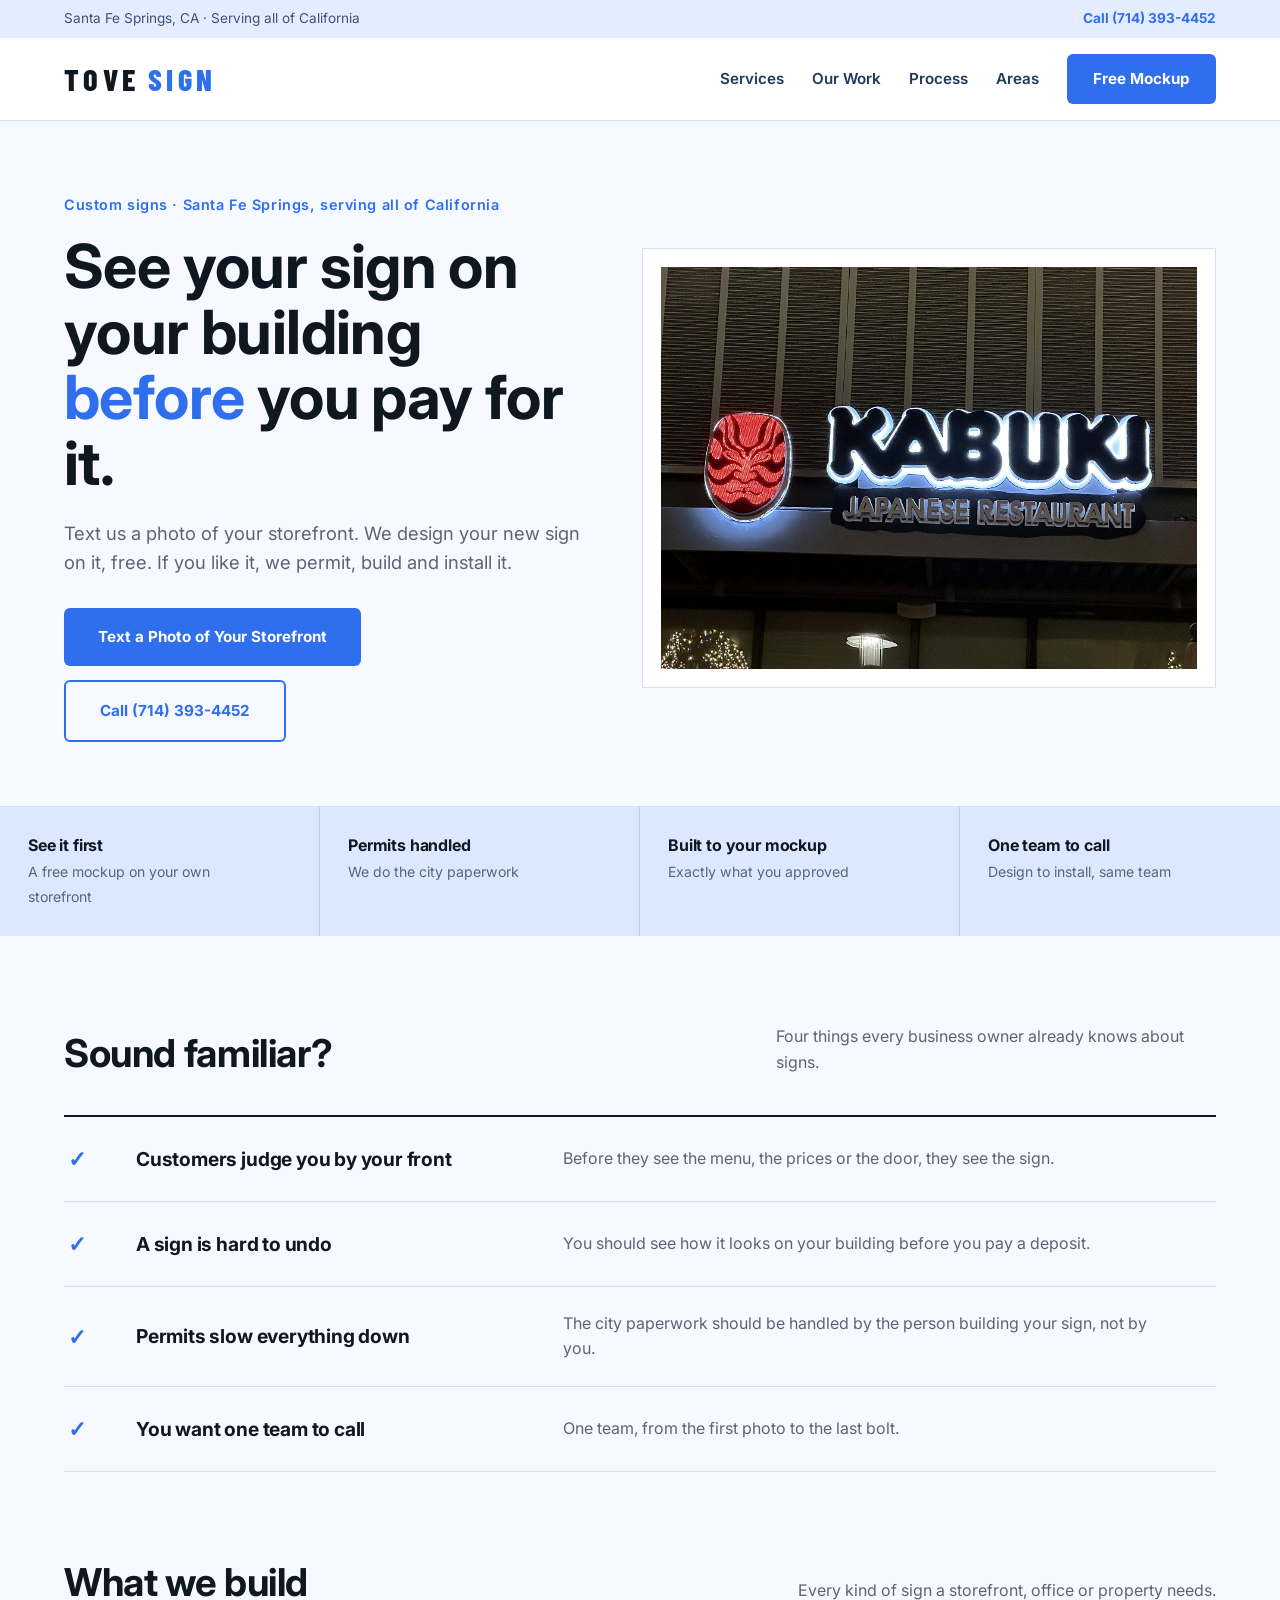
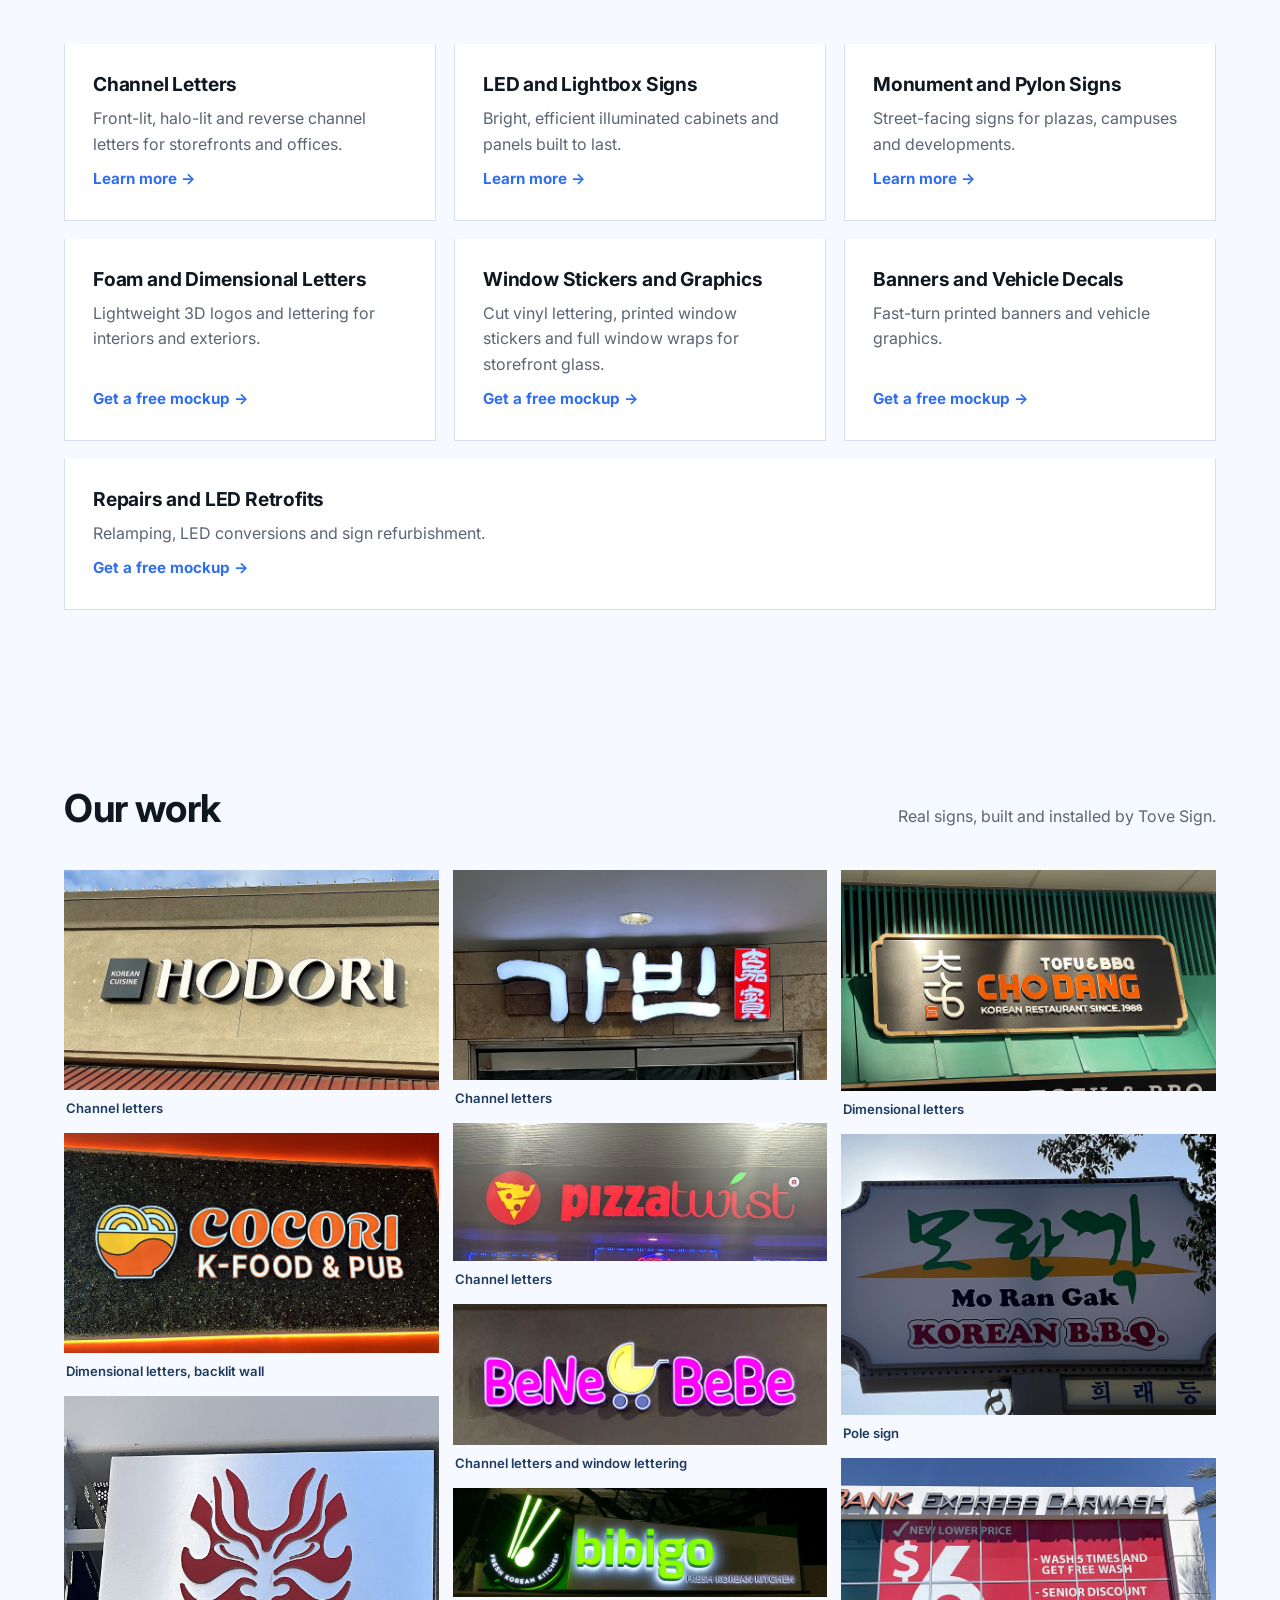
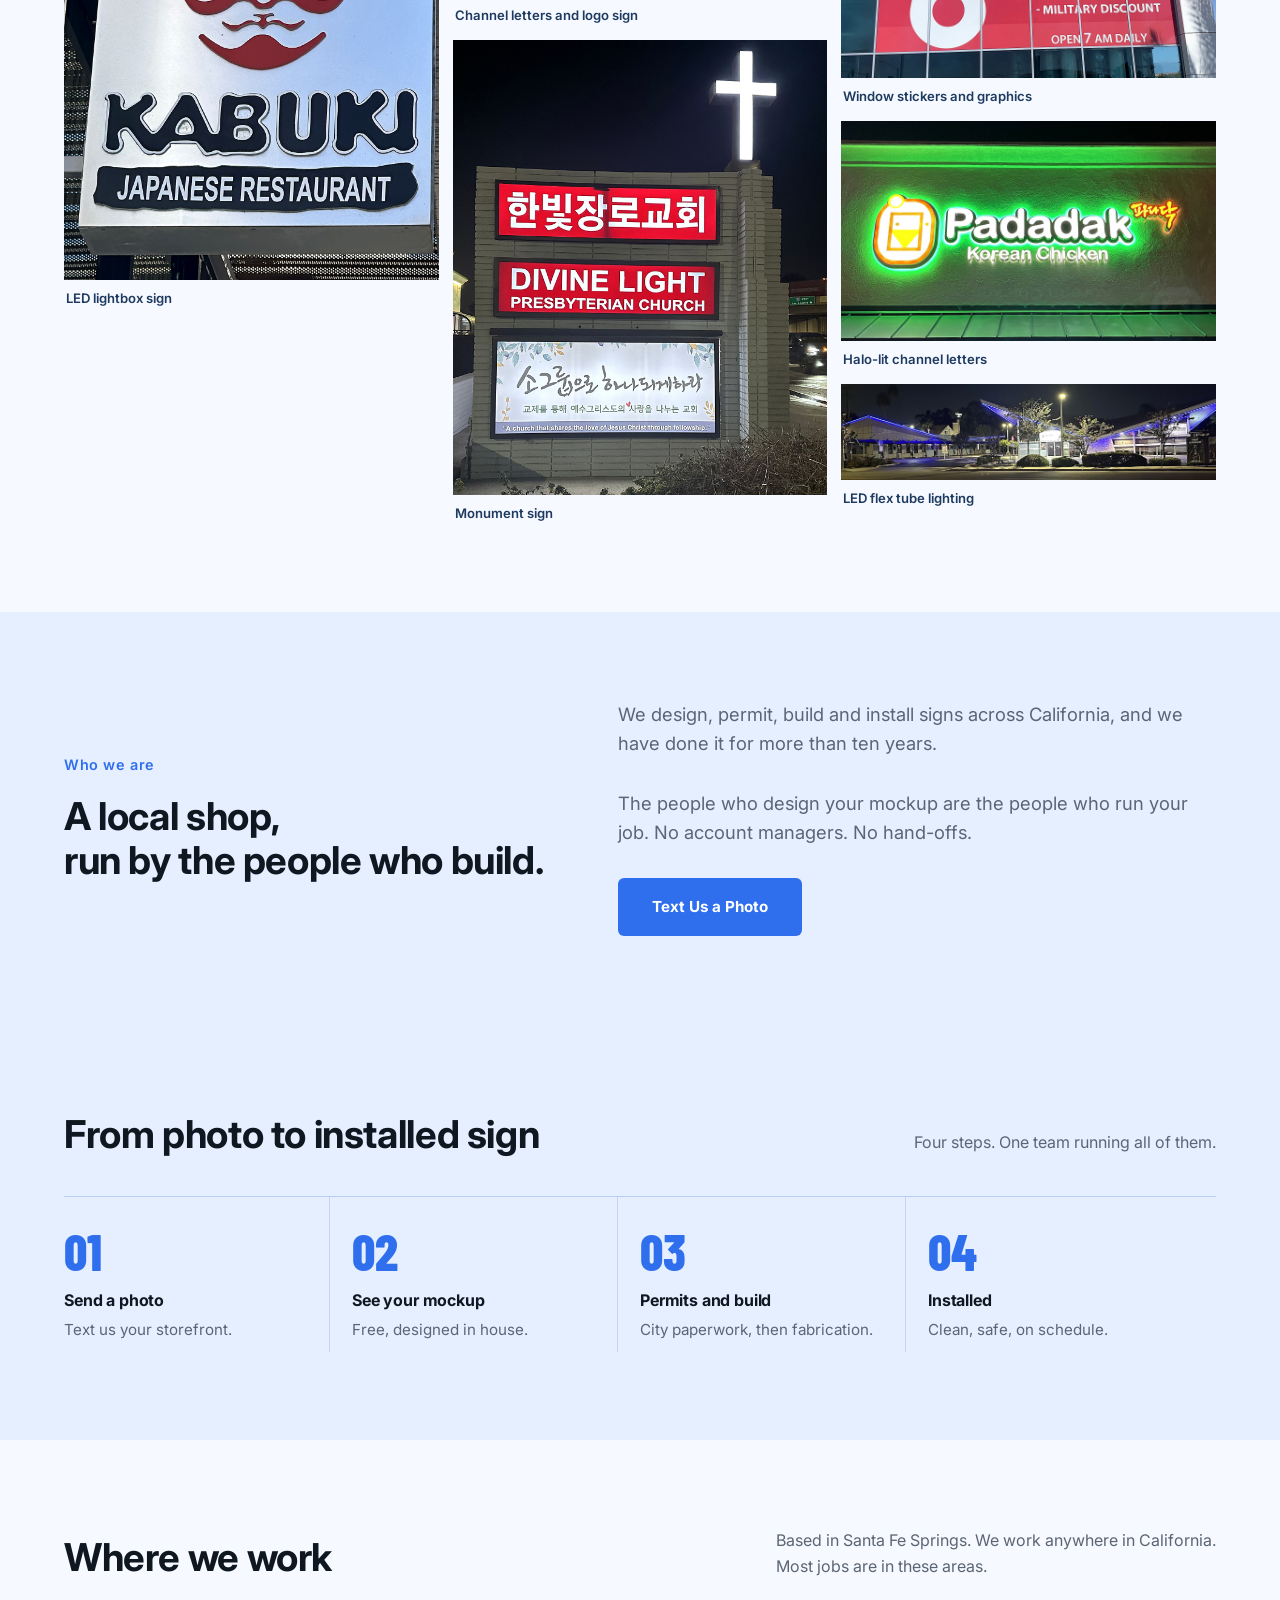
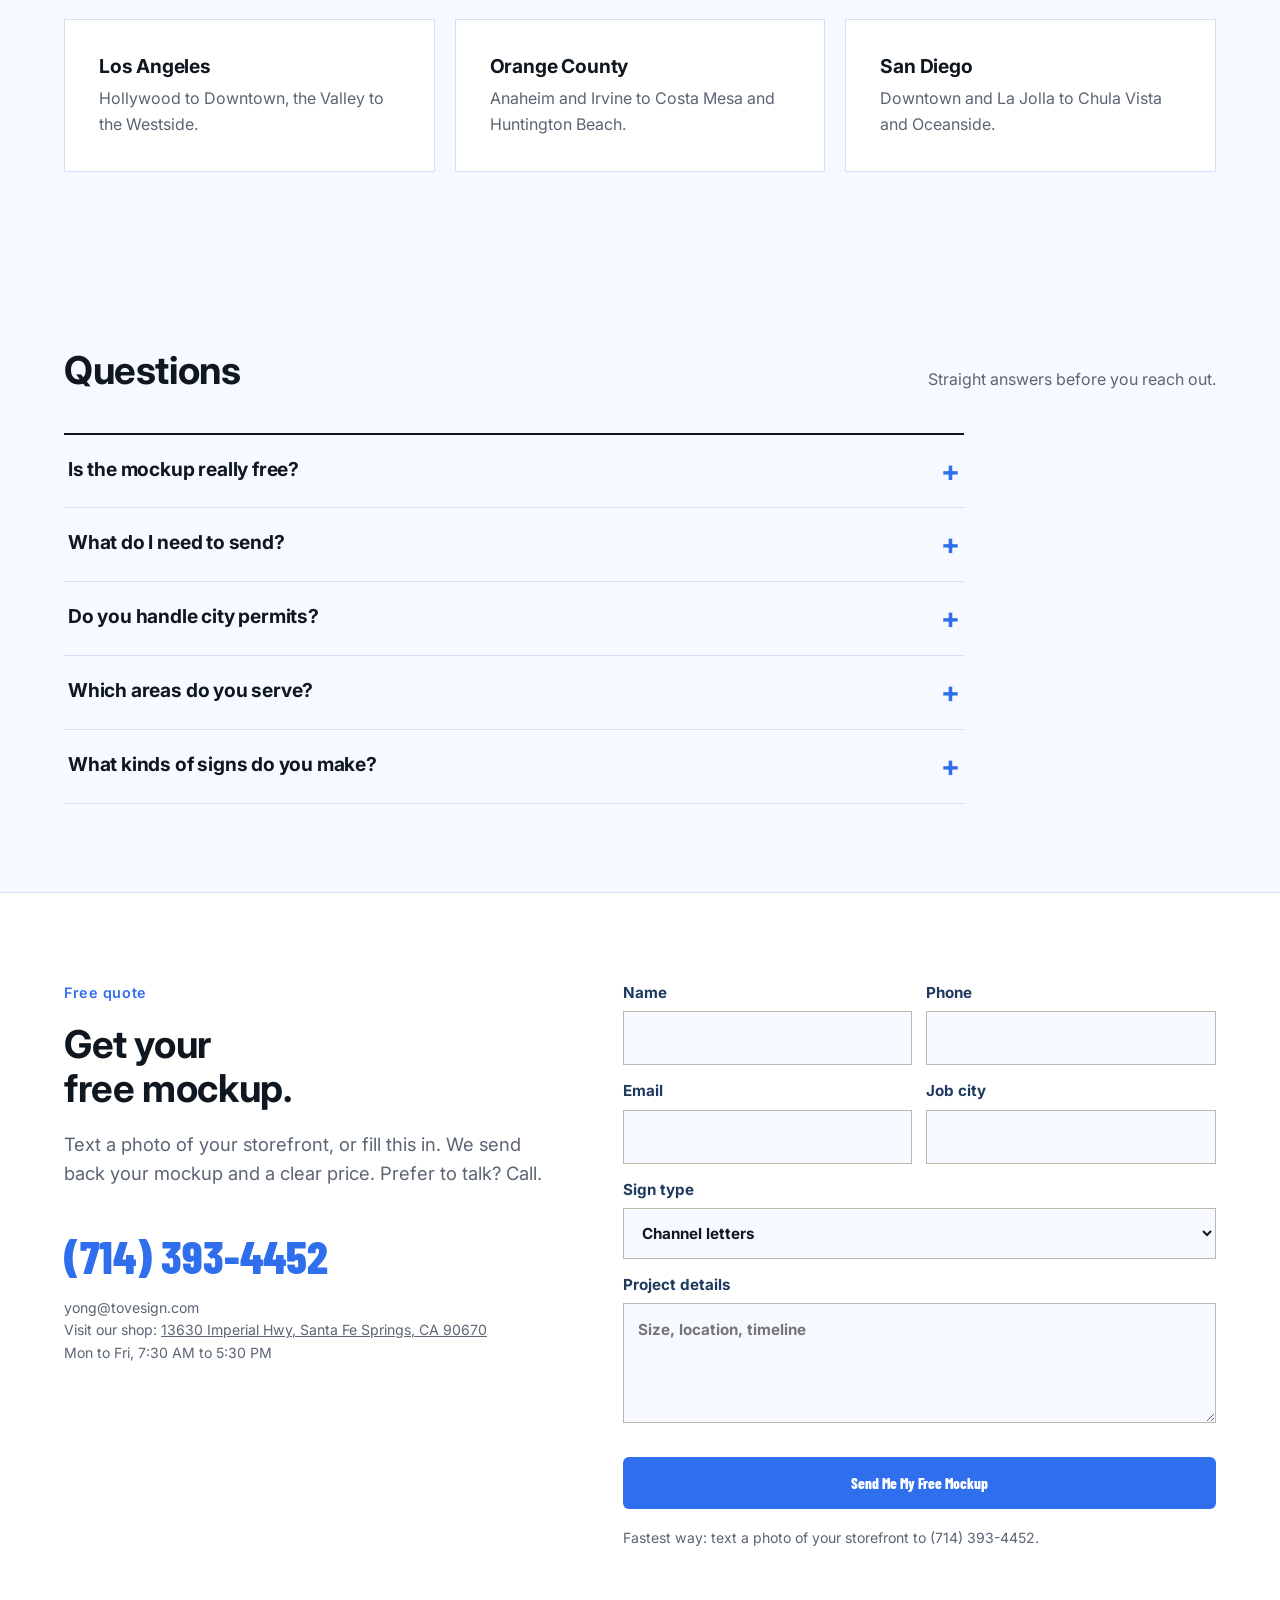
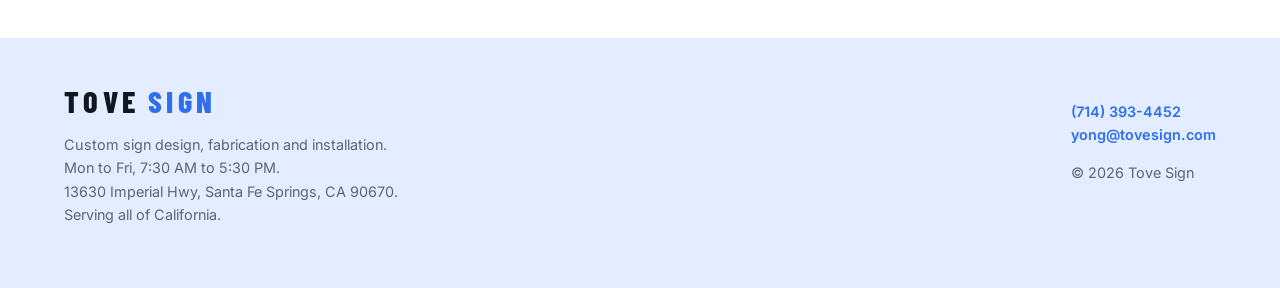
==== index.html @ 3384632e "Replace red mask with LED flex tube building photo Co-Authored-By: Claude Sonnet 5.5 <noreply@anthro" ====
<!DOCTYPE html><html lang="en"><head><meta charset="UTF-8"><meta name="viewport" content="width=device-width,initial-scale=1">
<title>Tove Sign | Custom Signs in California</title><meta name="description" content="Free sign mockup on your own storefront before you pay. Tove Sign designs, permits, builds and installs custom signs anywhere in California."><link rel="canonical" href="https://tovesign.com/">
<meta property="og:title" content="Tove Sign | Custom Signs in California"><meta property="og:description" content="Free sign mockup on your own storefront before you pay. Tove Sign designs, permits, builds and installs custom signs anywhere in California."><meta property="og:type" content="website"><meta name="theme-color" content="#f6f9ff">
<link rel="preconnect" href="https://fonts.googleapis.com"><link rel="preconnect" href="https://fonts.gstatic.com" crossorigin>
<link href="https://fonts.googleapis.com/css2?family=Barlow+Condensed:wght@600;700;800&family=Inter:wght@400;500;600;700&display=swap" rel="stylesheet">
<link rel="stylesheet" href="/style.css?v=468953d2"><script type="application/ld+json">{"@context":"https://schema.org","@type":"LocalBusiness","name":"Tove Sign","description":"Custom sign design, fabrication and installation across California.","url":"https://tovesign.com/","founder":{"@type":"Person","name":"Yong Ho Kim"},"telephone":"(714) 393-4452","openingHoursSpecification":{"@type":"OpeningHoursSpecification","dayOfWeek":["Monday","Tuesday","Wednesday","Thursday","Friday"],"opens":"07:30","closes":"17:30"},"email":"yong@tovesign.com","areaServed":{"@type":"State","name":"California"},"address":{"@type":"PostalAddress","streetAddress":"13630 Imperial Hwy","addressLocality":"Santa Fe Springs","addressRegion":"CA","postalCode":"90670","addressCountry":"US"}}</script></head><body>
<div class="util"><span>Santa Fe Springs, CA &middot; Serving all of California</span><a href="tel:+17143934452">Call (714) 393-4452</a></div>
<header><a class="logo" href="/">TOVE<span>SIGN</span></a><nav><a href="/#services">Services</a><a href="/#work">Our Work</a><a href="/#process">Process</a><a href="/#areas">Areas</a><a class="btn" href="/#quote">Free Mockup</a></nav></header>
<main>
<section class="hero" style="padding-bottom:64px"><div><p class="kick">Custom signs &middot; Santa Fe Springs, serving all of California</p>
<h1>See your sign on your building <em>before</em> you pay for it.</h1>
<p class="lede">Text us a photo of your storefront. We design your new sign on it, free. If you like it, we permit, build and install it.</p>
<div class="ctas"><a class="btn big" href="sms:+17143934452">Text a Photo of Your Storefront</a><a class="btn alt big" href="tel:+17143934452">Call (714) 393-4452</a></div></div>
<figure class="photo"><img src="/images/hero.jpg?v=fb61625f" alt="Finished custom sign installed by Tove Sign" fetchpriority="high"></figure></section>
<div class="strip"><div><b>See it first</b><span>A free mockup on your own storefront</span></div><div><b>Permits handled</b><span>We do the city paperwork</span></div><div><b>Built to your mockup</b><span>Exactly what you approved</span></div><div><b>One team to call</b><span>Design to install, same team</span></div></div>
<section id="before" style="padding-bottom:0"><div class="head"><h2>Sound familiar?</h2><p>Four things every business owner already knows about signs.</p></div><div class="spec"><div class="row"><span class="n">&#10003;</span><h3>Customers judge you by your front</h3><p>Before they see the menu, the prices or the door, they see the sign.</p><span class="ar"></span></div><div class="row"><span class="n">&#10003;</span><h3>A sign is hard to undo</h3><p>You should see how it looks on your building before you pay a deposit.</p><span class="ar"></span></div><div class="row"><span class="n">&#10003;</span><h3>Permits slow everything down</h3><p>The city paperwork should be handled by the person building your sign, not by you.</p><span class="ar"></span></div><div class="row"><span class="n">&#10003;</span><h3>You want one team to call</h3><p>One team, from the first photo to the last bolt.</p><span class="ar"></span></div></div></section>
<section id="services"><div class="head"><h2>What we build</h2><p>Every kind of sign a storefront, office or property needs.</p></div><div class="svc"><a class="sv" href="/channel-letters/"><h3>Channel Letters</h3><p>Front-lit, halo-lit and reverse channel letters for storefronts and offices.</p><span>Learn more &rarr;</span></a><a class="sv" href="/led-lightbox-signs/"><h3>LED and Lightbox Signs</h3><p>Bright, efficient illuminated cabinets and panels built to last.</p><span>Learn more &rarr;</span></a><a class="sv" href="/monument-signs/"><h3>Monument and Pylon Signs</h3><p>Street-facing signs for plazas, campuses and developments.</p><span>Learn more &rarr;</span></a><a class="sv" href="#quote"><h3>Foam and Dimensional Letters</h3><p>Lightweight 3D logos and lettering for interiors and exteriors.</p><span>Get a free mockup &rarr;</span></a><a class="sv" href="#quote"><h3>Window Stickers and Graphics</h3><p>Cut vinyl lettering, printed window stickers and full window wraps for storefront glass.</p><span>Get a free mockup &rarr;</span></a><a class="sv" href="#quote"><h3>Banners and Vehicle Decals</h3><p>Fast-turn printed banners and vehicle graphics.</p><span>Get a free mockup &rarr;</span></a><a class="sv" href="#quote"><h3>Repairs and LED Retrofits</h3><p>Relamping, LED conversions and sign refurbishment.</p><span>Get a free mockup &rarr;</span></a></div></section>
<section id="work"><div class="head"><h2>Our work</h2><p>Real signs, built and installed by Tove Sign.</p></div><div class="gal"><figure><img src="/images/work/00-hodori.jpg?v=1bb571a4" alt="Channel letters by Tove Sign" loading="lazy"><figcaption>Channel letters</figcaption></figure><figure><img src="/images/work/01-cocori.jpg?v=82bdffd4" alt="Dimensional letters, backlit wall by Tove Sign" loading="lazy"><figcaption>Dimensional letters, backlit wall</figcaption></figure><figure><img src="/images/work/03-kabuki.jpg?v=b9336843" alt="LED lightbox sign by Tove Sign" loading="lazy"><figcaption>LED lightbox sign</figcaption></figure><figure><img src="/images/work/04-gabin.jpg?v=73d034bb" alt="Channel letters by Tove Sign" loading="lazy"><figcaption>Channel letters</figcaption></figure><figure><img src="/images/work/05-pizza-night.jpg?v=d09dd129" alt="Channel letters by Tove Sign" loading="lazy"><figcaption>Channel letters</figcaption></figure><figure><img src="/images/work/06-benebebe.jpg?v=9df306e0" alt="Channel letters and window lettering by Tove Sign" loading="lazy"><figcaption>Channel letters and window lettering</figcaption></figure><figure><img src="/images/work/08-bibigo.jpg?v=e6242f48" alt="Channel letters and logo sign by Tove Sign" loading="lazy"><figcaption>Channel letters and logo sign</figcaption></figure><figure><img src="/images/work/09-divine-light.jpg?v=cbbadb3e" alt="Monument sign by Tove Sign" loading="lazy"><figcaption>Monument sign</figcaption></figure><figure><img src="/images/work/10-cho-dang.jpg?v=8fff9ac8" alt="Dimensional letters by Tove Sign" loading="lazy"><figcaption>Dimensional letters</figcaption></figure><figure><img src="/images/work/11-pole-sign.jpg?v=b58c183d" alt="Pole sign by Tove Sign" loading="lazy"><figcaption>Pole sign</figcaption></figure><figure><img src="/images/work/12-window-graphics.jpg?v=e46b1e28" alt="Window stickers and graphics by Tove Sign" loading="lazy"><figcaption>Window stickers and graphics</figcaption></figure><figure><img src="/images/work/13-padadak.jpg?v=2a477b9f" alt="Halo-lit channel letters by Tove Sign" loading="lazy"><figcaption>Halo-lit channel letters</figcaption></figure><figure><img src="/images/work/14-led-flex.jpg?v=de72f412" alt="LED flex tube lighting by Tove Sign" loading="lazy"><figcaption>LED flex tube lighting</figcaption></figure></div></section>
<section id="about" class="alt"><div class="about"><div><p class="kick">Who we are</p><h2>A local shop,<br>run by the people who build.</h2></div>
<div><p class="lede" style="max-width:52ch">We design, permit, build and install signs across California, and we have done it for more than ten years.</p>
<p class="lede" style="max-width:52ch">The people who design your mockup are the people who run your job. No account managers. No hand-offs.</p>
<a class="btn big" href="sms:+17143934452">Text Us a Photo</a></div></div></section>
<section id="process" class="dark"><div class="head"><h2>From photo to installed sign</h2><p>Four steps. One team running all of them.</p></div><ol class="steps"><li><b>Send a photo</b>Text us your storefront.</li><li><b>See your mockup</b>Free, designed in house.</li><li><b>Permits and build</b>City paperwork, then fabrication.</li><li><b>Installed</b>Clean, safe, on schedule.</li></ol></section>
<section id="areas"><div class="head"><h2>Where we work</h2><p>Based in Santa Fe Springs. We work anywhere in California. Most jobs are in these areas.</p></div>
<div class="areas"><a class="area" href="/los-angeles/"><h3>Los Angeles</h3><p>Hollywood to Downtown, the Valley to the Westside.</p></a><a class="area" href="/orange-county/"><h3>Orange County</h3><p>Anaheim and Irvine to Costa Mesa and Huntington Beach.</p></a><a class="area" href="/san-diego/"><h3>San Diego</h3><p>Downtown and La Jolla to Chula Vista and Oceanside.</p></a></div></section>
<section id="faq"><div class="head"><h2>Questions</h2><p>Straight answers before you reach out.</p></div><div class="faq"><details><summary>Is the mockup really free?</summary><p>Yes. We design it ourselves from your photo. No charge, no obligation.</p></details><details><summary>What do I need to send?</summary><p>A photo of your storefront. If you have a logo or a size in mind, send that too, but a photo is enough to start.</p></details><details><summary>Do you handle city permits?</summary><p>Yes. We prepare and submit the permit paperwork as part of the job.</p></details><details><summary>Which areas do you serve?</summary><p>Anywhere in California. Our shop is in Santa Fe Springs and we take jobs statewide.</p></details><details><summary>What kinds of signs do you make?</summary><p>Channel letters, LED and lightbox signs, monument and pylon signs, foam and dimensional letters, window stickers and graphics, banners and vehicle decals, plus repairs and LED retrofits.</p></details></div></section>
<section id="quote" class="quote"><div><p class="kick">Free quote</p><h2>Get your<br>free mockup.</h2>
<p class="lede" style="margin-top:20px">Text a photo of your storefront, or fill this in. We send back your mockup and a clear price. Prefer to talk? Call.</p>
<a class="big" href="tel:+17143934452">(714) 393-4452</a><p class="note">yong@tovesign.com</p><p class="note">Visit our shop: <a href="https://www.google.com/maps/search/?api=1&amp;query=13630+Imperial+Hwy+Santa+Fe+Springs+CA+90670">13630 Imperial Hwy, Santa Fe Springs, CA 90670</a><br>Mon to Fri, 7:30 AM to 5:30 PM</p></div><form action="https://api.web3forms.com/submit" method="POST">
<input type="hidden" name="access_key" value="REPLACE_WITH_WEB3FORMS_ACCESS_KEY"><input type="hidden" name="subject" value="New Tove Sign quote request"><input type="hidden" name="from_name" value="Tove Sign Website">
<input class="hp" type="checkbox" name="botcheck" tabindex="-1" autocomplete="off">
<div class="two"><label>Name<input name="name" required></label><label>Phone<input name="phone" type="tel" required></label></div>
<div class="two"><label>Email<input name="email" type="email" required></label><label>Job city<input name="job_city" value=""></label></div>
<label>Sign type<select name="sign_type"><option>Channel letters</option><option>LED / lightbox sign</option><option>Monument or pylon sign</option><option>Foam / dimensional letters</option><option>Banners / vinyl</option><option>Repair or LED retrofit</option><option>Not sure yet</option></select></label>
<label>Project details<textarea name="details" placeholder="Size, location, timeline"></textarea></label>
<button class="btn big" type="submit">Send Me My Free Mockup</button>
<p class="note">Fastest way: text a photo of your storefront to (714) 393-4452.</p></form></section>
</main><div class="dock"><a href="sms:+17143934452">Text a Photo</a><a href="tel:+17143934452">Call</a></div><footer><div><a class="logo" href="/">TOVE<span>SIGN</span></a><p>Custom sign design, fabrication and installation.<br>Mon to Fri, 7:30 AM to 5:30 PM.<br>13630 Imperial Hwy, Santa Fe Springs, CA 90670.<br>Serving all of California.</p></div>
<div><p><a href="tel:+17143934452">(714) 393-4452</a><br><a href="mailto:yong@tovesign.com">yong@tovesign.com</a></p><p>&copy; 2026 Tove Sign</p></div></footer></body></html>
---- style.css ----
:root{--paper:#f6f9ff;--white:#fff;--ink:#0f1720;--steel:#1e3a5f;--blue:#2f6fed;--line:#d3dff2;--muted:#5b6573;--glow:#ffe9a8}
*{box-sizing:border-box}html{scroll-behavior:smooth}
body{margin:0;font-family:Inter,system-ui,Segoe UI,Arial,sans-serif;background:var(--paper);color:var(--ink);line-height:1.6;-webkit-font-smoothing:antialiased}
a{color:inherit}
.disp{font-family:"Barlow Condensed","Arial Narrow",Impact,sans-serif;text-transform:uppercase;letter-spacing:.02em}
.util{background:#e3edff;color:#3d5278;font-size:.85rem;display:flex;justify-content:space-between;padding:8px 5vw;gap:16px;flex-wrap:wrap}
.util a{text-decoration:none;color:var(--blue);font-weight:700}
header{display:flex;justify-content:space-between;align-items:center;padding:16px 5vw;background:var(--white);border-bottom:1px solid var(--line);position:sticky;top:0;z-index:20}
.logo{font-family:"Barlow Condensed",Impact,sans-serif;font-weight:800;font-size:1.9rem;letter-spacing:.14em;text-decoration:none;color:var(--ink);line-height:1}
.logo span{color:var(--blue);margin-left:.3em}
nav{display:flex;gap:28px;align-items:center}
nav a{text-decoration:none;font-size:.78rem;letter-spacing:.14em;text-transform:uppercase;font-weight:600;color:var(--steel)}
nav a:hover{color:var(--blue)}
.btn{display:inline-block;background:var(--blue);color:#fff!important;padding:13px 26px;font-weight:700;letter-spacing:.1em;text-transform:uppercase;font-size:.8rem;text-decoration:none;border:0;cursor:pointer;font-family:inherit;transition:.2s}
.btn:hover{background:#1a50c8}
.btn.alt{background:transparent;color:var(--blue)!important;border:2px solid var(--blue)}
.btn.alt:hover{background:var(--blue);color:#fff!important}
.btn.big{padding:17px 34px;font-size:.88rem}
.hero{display:grid;grid-template-columns:1fr 1.1fr;gap:56px;align-items:center;padding:72px 5vw 64px;border-bottom:1px solid var(--line)}
.kick{font-size:.75rem;letter-spacing:.28em;text-transform:uppercase;color:var(--blue);font-weight:700;margin:0 0 18px}
h1{font-family:"Barlow Condensed",Impact,sans-serif;font-weight:800;text-transform:uppercase;font-size:clamp(3rem,7.2vw,6rem);line-height:.92;margin:0 0 22px;letter-spacing:.01em}
h1 em{font-style:normal;color:var(--blue)}
.lede{font-size:1.15rem;color:var(--muted);max-width:46ch;margin:0 0 30px}
.ctas{display:flex;gap:14px;flex-wrap:wrap}
.hero figure{margin:0;background:var(--white);border:1px solid var(--line);padding:18px}
.hero figcaption{font-size:.72rem;letter-spacing:.16em;text-transform:uppercase;color:var(--muted);margin-top:10px;display:flex;justify-content:space-between}
svg{display:block;width:100%;height:auto}
.strip{display:grid;grid-template-columns:repeat(4,1fr);background:#dce8ff;color:var(--ink)}
.strip div{padding:26px 5vw 26px 28px;border-right:1px solid #b9cdf5}
.strip div:last-child{border:0}
.strip b{font-family:"Barlow Condensed",Impact,sans-serif;font-size:1.6rem;text-transform:uppercase;letter-spacing:.04em;display:block}
.strip span{font-size:.88rem;color:var(--muted)}
section{padding:88px 5vw}
.head{display:flex;justify-content:space-between;align-items:end;gap:30px;margin-bottom:40px;flex-wrap:wrap}
h2{font-family:"Barlow Condensed",Impact,sans-serif;font-weight:800;text-transform:uppercase;font-size:clamp(2.2rem,4.6vw,3.6rem);line-height:1;margin:0}
.head p{max-width:44ch;color:var(--muted);margin:0}
.spec{border-top:2px solid var(--ink)}
.row{display:grid;grid-template-columns:44px 1.1fr 1.6fr 40px;gap:24px;align-items:center;padding:24px 4px;border-bottom:1px solid var(--line);transition:.2s;text-decoration:none}
.row:hover{background:var(--white);padding-left:18px}
.row .n{font-family:"Barlow Condensed",sans-serif;font-size:1.3rem;color:var(--blue);font-weight:700}
.row h3{font-family:"Barlow Condensed",Impact,sans-serif;text-transform:uppercase;font-size:2rem;margin:0;font-weight:700;letter-spacing:.02em;line-height:1}
.row p{margin:0;color:var(--muted)}
.row .ar{font-size:1.4rem;color:var(--blue)}
.types{display:grid;grid-template-columns:repeat(4,1fr);gap:0;border:1px solid var(--line);background:var(--white)}
.types figure{margin:0;padding:26px;border-right:1px solid var(--line)}
.types figure:last-child{border:0}
.types figcaption{font-family:"Barlow Condensed",sans-serif;text-transform:uppercase;font-size:1.15rem;font-weight:700;letter-spacing:.06em;margin-top:14px}
.types small{display:block;color:var(--muted);font-size:.82rem;letter-spacing:0;font-family:Inter,sans-serif;text-transform:none;font-weight:400}
.dark,section.alt{background:#e6efff;color:var(--ink)}
.dark .head p{color:var(--muted)}
.steps{display:grid;grid-template-columns:repeat(4,1fr);gap:0;list-style:none;padding:0;margin:0;counter-reset:s;border-top:1px solid #b9cdf5}
.steps li{counter-increment:s;padding:28px 22px 10px 0;border-right:1px solid #c3d4f5;margin-right:22px;color:var(--muted);font-size:.95rem}
.steps li:last-child{border:0}
.steps li:before{content:"0" counter(s);display:block;font-family:"Barlow Condensed",sans-serif;font-size:3.2rem;font-weight:800;color:var(--blue);line-height:1;margin-bottom:12px}
.steps b{display:block;color:var(--ink);font-family:"Barlow Condensed",sans-serif;text-transform:uppercase;font-size:1.35rem;letter-spacing:.04em;margin-bottom:4px}
.areas{display:grid;grid-template-columns:repeat(3,1fr);gap:20px}
.area{background:var(--white);border:1px solid var(--line);padding:34px;text-decoration:none;transition:.2s;display:block}
.area:hover{border-color:var(--blue);transform:translateY(-4px)}
.area h3{font-family:"Barlow Condensed",sans-serif;text-transform:uppercase;font-size:2.2rem;margin:0 0 8px;font-weight:800}
.area p{margin:0;color:var(--muted)}
.quote{display:grid;grid-template-columns:1fr 1.2fr;gap:64px;background:var(--white);border-top:1px solid var(--line)}
.quote .big{font-family:"Barlow Condensed",sans-serif;font-size:clamp(2rem,3.6vw,3rem);font-weight:800;color:var(--blue);display:block;text-decoration:none;margin:20px 0 4px}
form{display:grid;gap:14px}
.two{display:grid;grid-template-columns:1fr 1fr;gap:14px}
label{font-size:.72rem;letter-spacing:.16em;text-transform:uppercase;font-weight:700;color:var(--steel);display:grid;gap:6px}
input,select,textarea{padding:14px;border:1px solid #bdb8ab;background:var(--paper);font:inherit;color:var(--ink);width:100%;border-radius:0}
input:focus,select:focus,textarea:focus{outline:2px solid var(--blue);border-color:var(--blue)}
textarea{min-height:120px}.hp{display:none}
.note{font-size:.88rem;color:var(--muted);margin:0}
.page{padding:64px 5vw}
footer{background:#e3edff;color:var(--muted);padding:48px 5vw;display:flex;justify-content:space-between;gap:30px;flex-wrap:wrap;font-size:.9rem}
footer .logo{color:var(--ink)}footer a{color:var(--blue);text-decoration:none;font-weight:600}
@media(max-width:960px){.hero,.quote{grid-template-columns:1fr;gap:36px}.strip{grid-template-columns:1fr 1fr}.types{grid-template-columns:1fr 1fr}.steps{grid-template-columns:1fr 1fr}.areas{grid-template-columns:1fr}.row{grid-template-columns:44px 1fr 24px}.row p{display:none}nav a:not(.btn){display:none}}
@media(max-width:560px){.two{grid-template-columns:1fr}.strip{grid-template-columns:1fr}.types{grid-template-columns:1fr}.util span{display:none}}
.how{background:#fff;color:var(--ink);padding:40px;border:1px solid var(--line);box-shadow:0 20px 50px #1f5eff1a}
.how .kick{color:var(--blue)}
.how ol{list-style:none;padding:0;margin:0 0 28px;counter-reset:h}
.how li{counter-increment:h;display:grid;grid-template-columns:48px 1fr;gap:0 14px;padding:18px 0;border-bottom:1px solid #dbe5f3}
.how li:before{content:counter(h);grid-row:span 2;font-family:"Barlow Condensed",sans-serif;font-size:2.6rem;font-weight:800;color:var(--blue);line-height:1}
.how b{font-family:"Barlow Condensed",sans-serif;text-transform:uppercase;font-size:1.5rem;letter-spacing:.03em}
.how span{color:var(--muted);font-size:.95rem}

figure.photo{margin:0}figure.photo img{width:100%;height:auto;display:block;aspect-ratio:4/3;object-fit:cover}
.gal{display:grid;grid-template-columns:repeat(3,1fr);gap:14px}
.gal figure{margin:0;overflow:hidden;background:#ddd}
.gal img{width:100%;height:100%;aspect-ratio:4/3;object-fit:cover;display:block;transition:.4s}
.gal figure:hover img{transform:scale(1.04)}
.about{display:grid;grid-template-columns:1fr 1.2fr;gap:56px;align-items:center}
.about figure{margin-top:24px}
.faq{border-top:2px solid var(--ink);max-width:900px}
.faq details{border-bottom:1px solid var(--line);padding:22px 4px}
.faq summary{cursor:pointer;font-family:"Barlow Condensed",sans-serif;text-transform:uppercase;font-size:1.7rem;font-weight:700;letter-spacing:.02em;list-style:none;display:flex;justify-content:space-between;gap:16px}
.faq summary::-webkit-details-marker{display:none}
.faq summary:after{content:"+";color:var(--blue);font-size:1.8rem;line-height:1}
.faq details[open] summary:after{content:"2"}
.faq p{margin:12px 0 0;color:var(--muted);max-width:60ch}
.dock{display:none}
@media(max-width:960px){.gal{grid-template-columns:1fr 1fr}.about{grid-template-columns:1fr;gap:28px}
.dock{display:grid;grid-template-columns:1.6fr 1fr;position:fixed;left:0;right:0;bottom:0;z-index:30;box-shadow:0 -6px 20px #0003}
.dock a{padding:16px;text-align:center;font-weight:700;letter-spacing:.1em;text-transform:uppercase;font-size:.82rem;text-decoration:none;background:var(--blue);color:#fff}
.dock a+a{background:#e3edff;color:var(--blue)}body{padding-bottom:54px}}
@media(max-width:560px){.gal{grid-template-columns:1fr}.how{padding:28px}}
.howh{font-family:"Barlow Condensed",Impact,sans-serif;text-transform:uppercase;font-size:clamp(2.2rem,4vw,3.2rem);line-height:.98;margin:6px 0 16px;font-weight:800}
.howp{color:var(--muted);margin:0 0 26px;max-width:40ch}
.row .n{font-size:1.4rem}
.svc{display:grid;grid-template-columns:repeat(3,1fr);gap:18px}
.sv{background:#fff;border:1px solid var(--line);border-top:4px solid var(--blue);padding:28px;text-decoration:none;display:flex;flex-direction:column;gap:10px;transition:.25s}
.sv:hover{transform:translateY(-4px);box-shadow:0 16px 34px #1f5eff1f}
.sv h3{font-family:"Barlow Condensed",Impact,sans-serif;text-transform:uppercase;font-size:1.9rem;line-height:1;margin:0;font-weight:700}
.sv p{margin:0;color:var(--muted);flex:1}
.sv span{color:var(--blue);font-weight:700;font-size:.78rem;letter-spacing:.12em;text-transform:uppercase}
@media(max-width:960px){.svc{grid-template-columns:1fr 1fr}}
@media(max-width:560px){.svc{grid-template-columns:1fr}}

.gal{display:block!important;columns:3;column-gap:14px}html{background:#e6ecf6}body{max-width:1440px;margin:0 auto;background:var(--paper);box-shadow:0 0 0 1px #d3dff2}
.gal figure{background:none!important;position:relative;break-inside:avoid;margin:0 0 14px!important}.gal img{height:auto!important;aspect-ratio:auto!important}@media(max-width:960px){.gal{columns:2}}@media(max-width:560px){.gal{columns:1}}.gal figcaption{position:static;background:none;color:#1e3a5f;font-size:.82rem;font-weight:600;padding:8px 2px 0}
.svc .sv:last-child:nth-child(3n+1){grid-column:1/-1}

/* authentic pass: plain headings, no shouting type */
h1,h2,h3,.howh,.sv h3,.row h3,.area h3,.strip b,.steps b,.faq summary,.how b,.types figcaption{font-family:Inter,system-ui,sans-serif!important;text-transform:none!important;letter-spacing:-.01em!important;font-weight:700!important}
h1{font-size:clamp(2.2rem,5vw,3.8rem)!important;line-height:1.08!important}
h2{font-size:clamp(1.7rem,3.2vw,2.4rem)!important;line-height:1.15!important}
.row h3,.area h3,.sv h3,.faq summary{font-size:1.2rem!important;line-height:1.25!important}
.strip b{font-size:1rem!important}.steps b{font-size:1rem!important}
.kick{letter-spacing:.04em!important;text-transform:none!important;font-size:.9rem!important;font-weight:600!important}
.btn,nav a,.dock a,label,.sv span,.hero figcaption{text-transform:none!important;letter-spacing:0!important;font-size:.95rem!important}
.btn{border-radius:6px}
.sv{border-top:0!important;box-shadow:none!important}
.hero figure.art{padding:0;border:0;background:none}
.hero figure.art svg{width:100%;height:auto;display:block;border-radius:6px;box-shadow:0 10px 30px #0f172033}
.hero figure.art figcaption{display:block;margin-top:8px;color:var(--muted)}
@media(prefers-reduced-motion:reduce){html{scroll-behavior:auto}*{transition:none!important}}
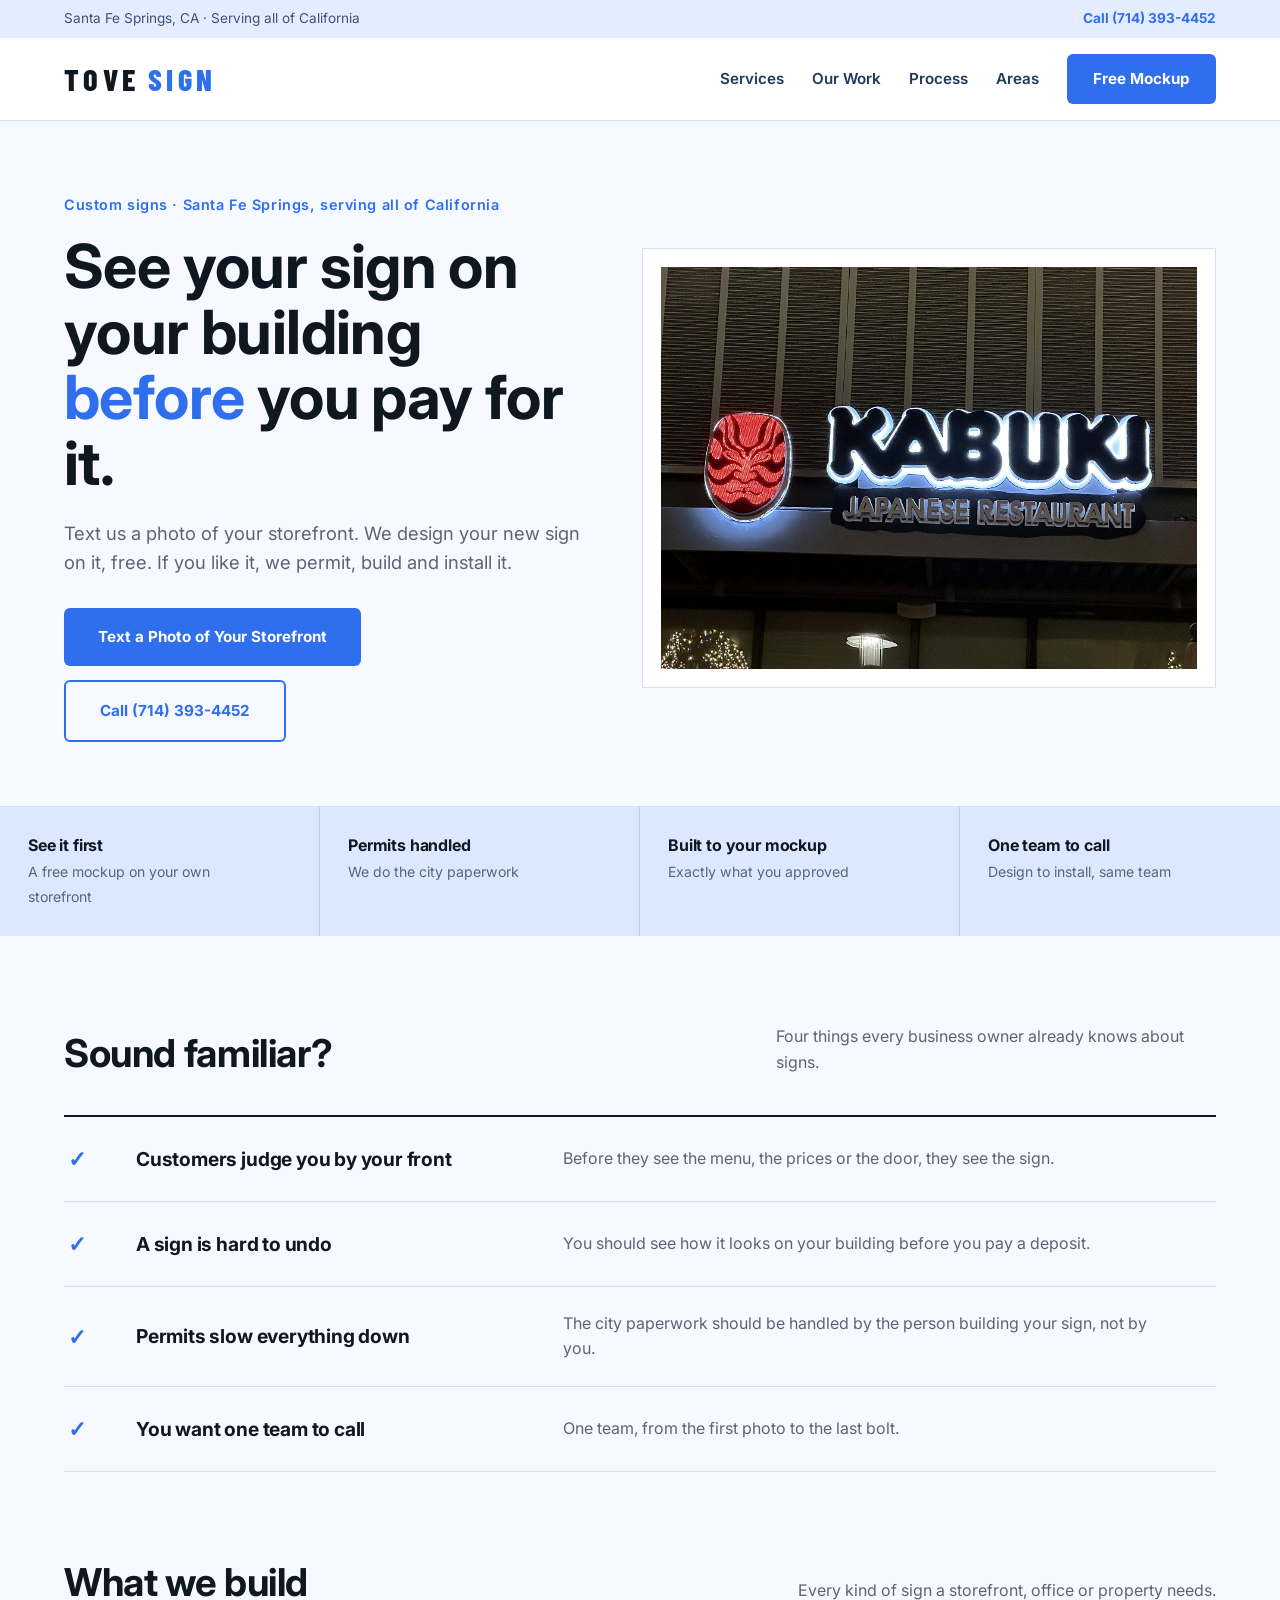
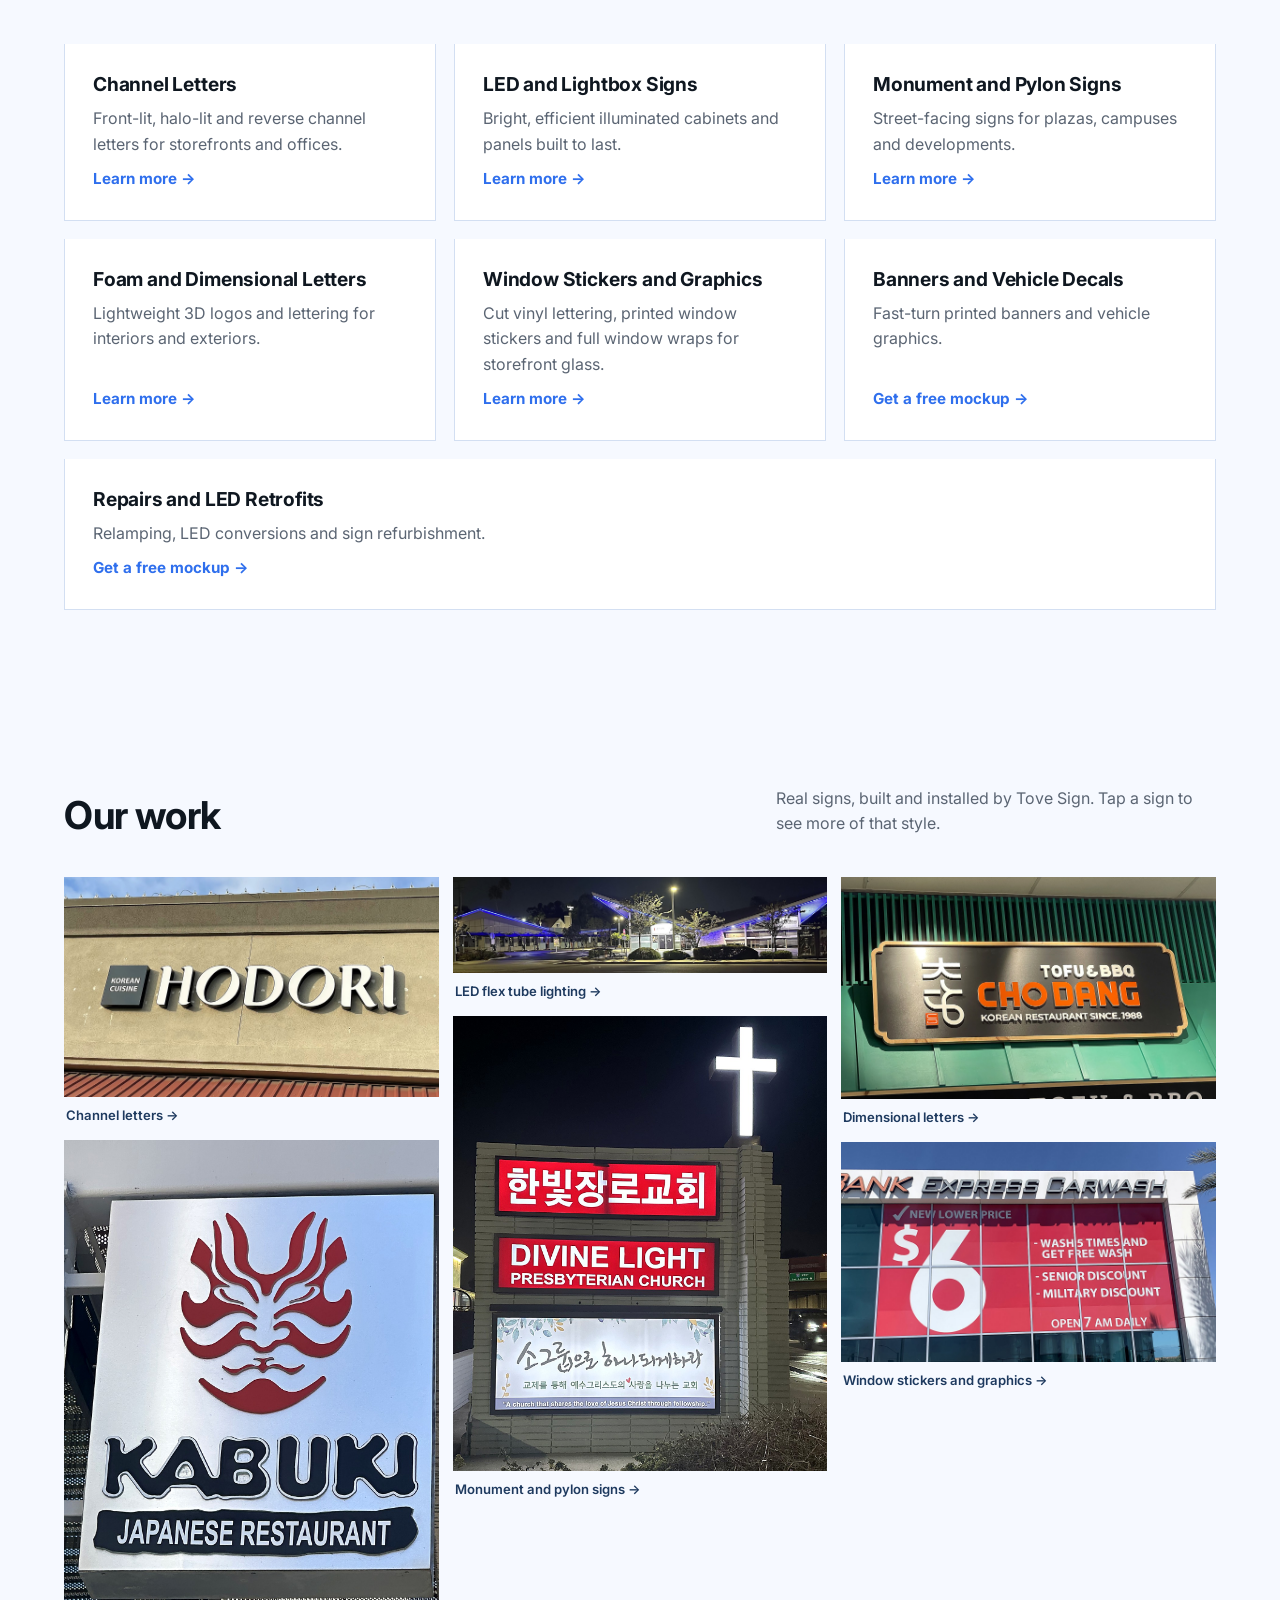
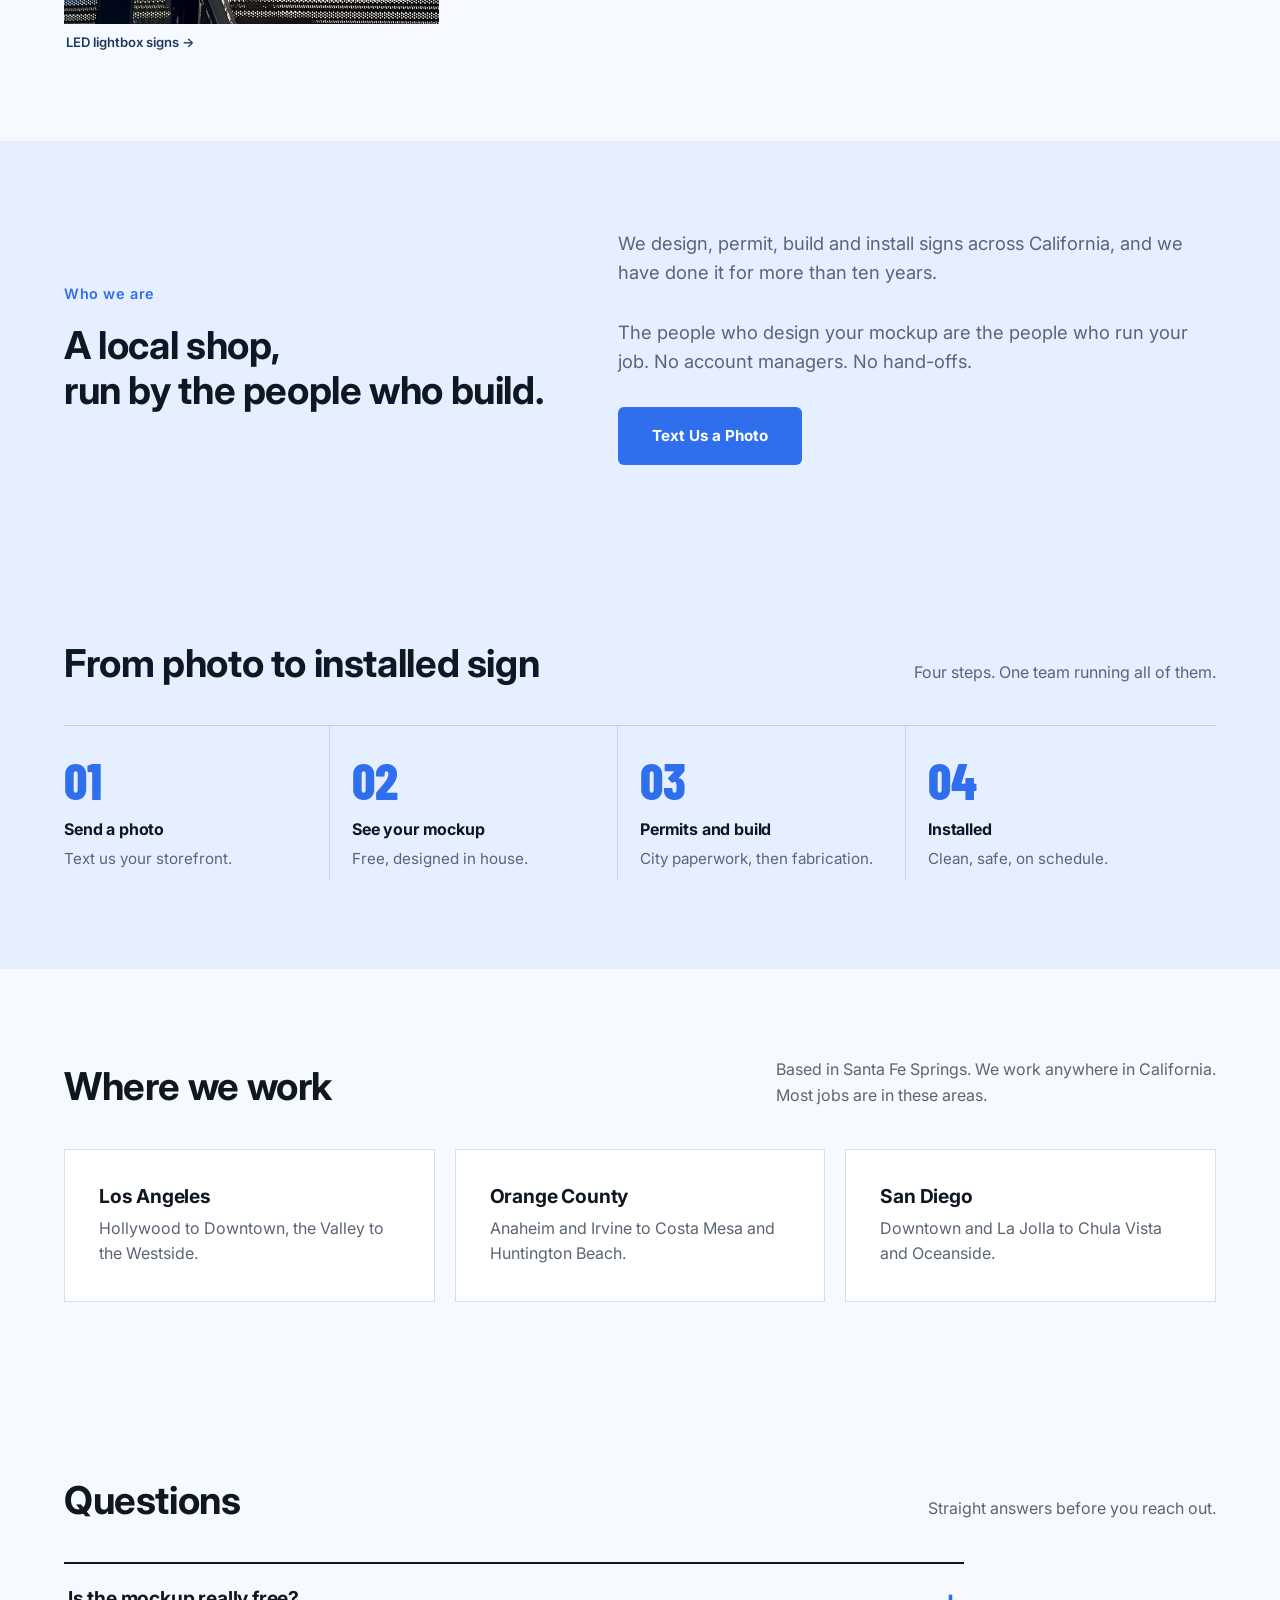
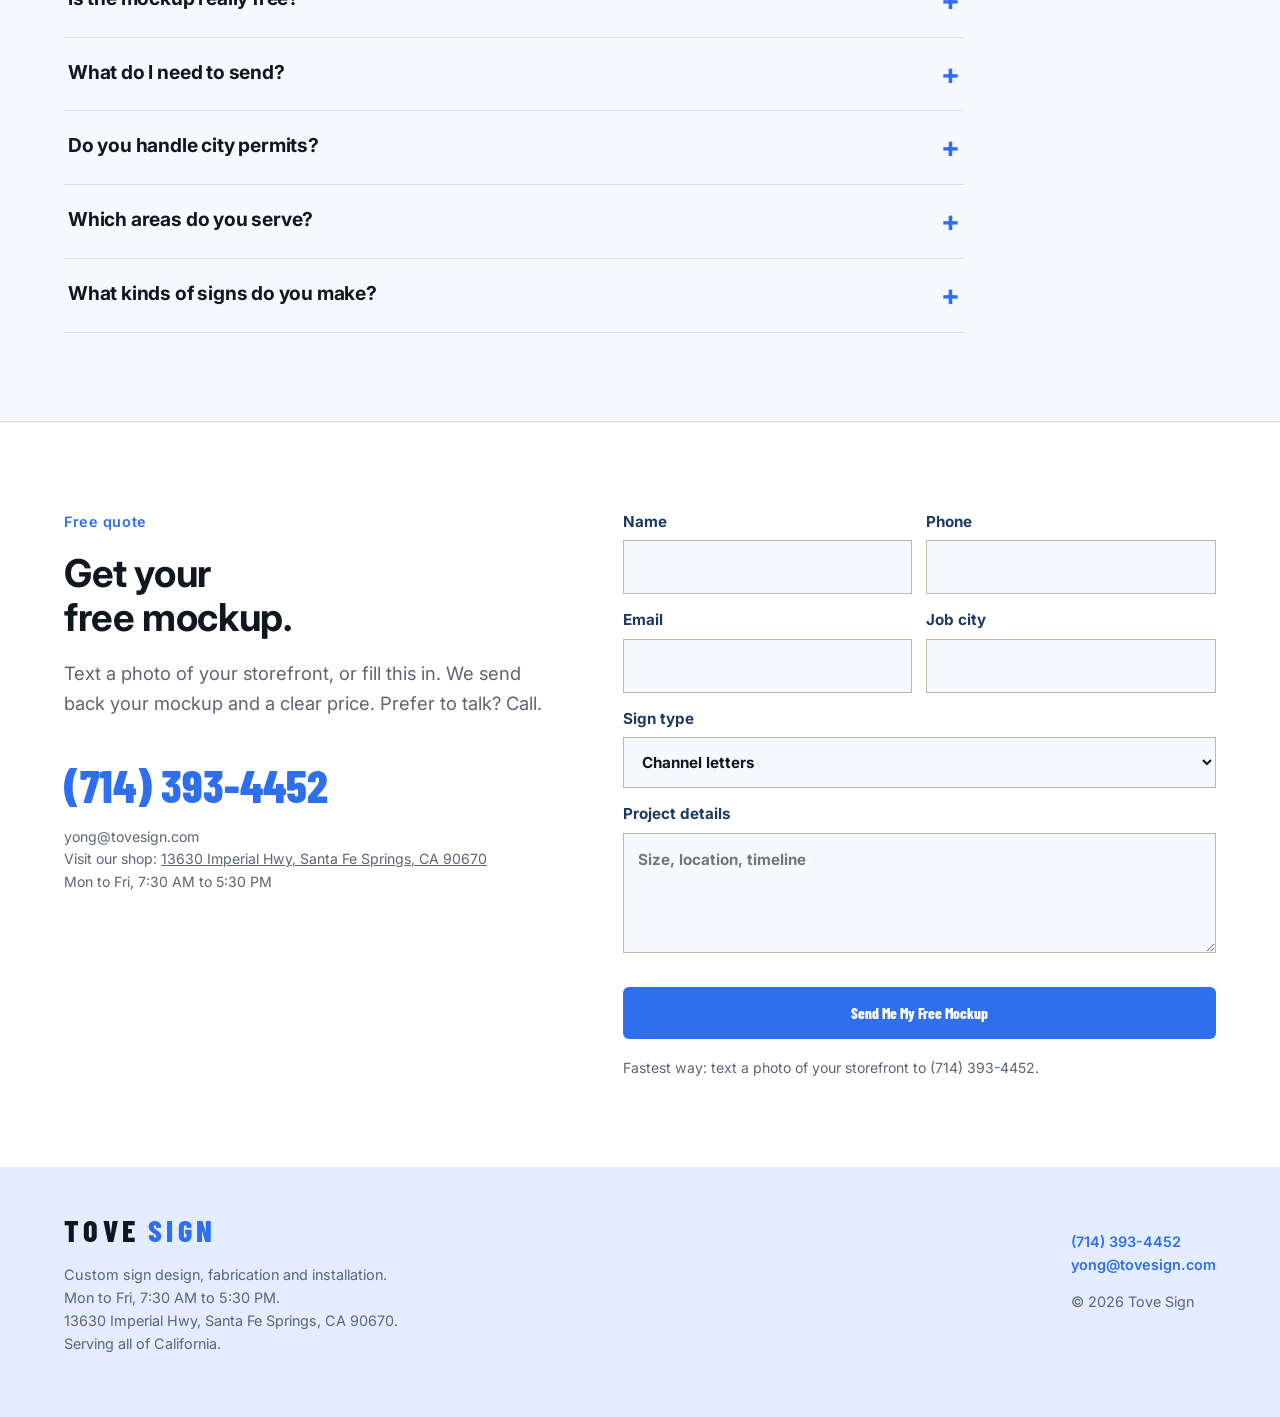
==== commit a2d09d61: "Categorize photos: one per type in Our work, full collection on each Learn more page; add dimensiona" ====
--- a/index.html
+++ b/index.html
@@ -14,8 +14,8 @@
 <figure class="photo"><img src="/images/hero.jpg?v=fb61625f" alt="Finished custom sign installed by Tove Sign" fetchpriority="high"></figure></section>
 <div class="strip"><div><b>See it first</b><span>A free mockup on your own storefront</span></div><div><b>Permits handled</b><span>We do the city paperwork</span></div><div><b>Built to your mockup</b><span>Exactly what you approved</span></div><div><b>One team to call</b><span>Design to install, same team</span></div></div>
 <section id="before" style="padding-bottom:0"><div class="head"><h2>Sound familiar?</h2><p>Four things every business owner already knows about signs.</p></div><div class="spec"><div class="row"><span class="n">&#10003;</span><h3>Customers judge you by your front</h3><p>Before they see the menu, the prices or the door, they see the sign.</p><span class="ar"></span></div><div class="row"><span class="n">&#10003;</span><h3>A sign is hard to undo</h3><p>You should see how it looks on your building before you pay a deposit.</p><span class="ar"></span></div><div class="row"><span class="n">&#10003;</span><h3>Permits slow everything down</h3><p>The city paperwork should be handled by the person building your sign, not by you.</p><span class="ar"></span></div><div class="row"><span class="n">&#10003;</span><h3>You want one team to call</h3><p>One team, from the first photo to the last bolt.</p><span class="ar"></span></div></div></section>
-<section id="services"><div class="head"><h2>What we build</h2><p>Every kind of sign a storefront, office or property needs.</p></div><div class="svc"><a class="sv" href="/channel-letters/"><h3>Channel Letters</h3><p>Front-lit, halo-lit and reverse channel letters for storefronts and offices.</p><span>Learn more &rarr;</span></a><a class="sv" href="/led-lightbox-signs/"><h3>LED and Lightbox Signs</h3><p>Bright, efficient illuminated cabinets and panels built to last.</p><span>Learn more &rarr;</span></a><a class="sv" href="/monument-signs/"><h3>Monument and Pylon Signs</h3><p>Street-facing signs for plazas, campuses and developments.</p><span>Learn more &rarr;</span></a><a class="sv" href="#quote"><h3>Foam and Dimensional Letters</h3><p>Lightweight 3D logos and lettering for interiors and exteriors.</p><span>Get a free mockup &rarr;</span></a><a class="sv" href="#quote"><h3>Window Stickers and Graphics</h3><p>Cut vinyl lettering, printed window stickers and full window wraps for storefront glass.</p><span>Get a free mockup &rarr;</span></a><a class="sv" href="#quote"><h3>Banners and Vehicle Decals</h3><p>Fast-turn printed banners and vehicle graphics.</p><span>Get a free mockup &rarr;</span></a><a class="sv" href="#quote"><h3>Repairs and LED Retrofits</h3><p>Relamping, LED conversions and sign refurbishment.</p><span>Get a free mockup &rarr;</span></a></div></section>
-<section id="work"><div class="head"><h2>Our work</h2><p>Real signs, built and installed by Tove Sign.</p></div><div class="gal"><figure><img src="/images/work/00-hodori.jpg?v=1bb571a4" alt="Channel letters by Tove Sign" loading="lazy"><figcaption>Channel letters</figcaption></figure><figure><img src="/images/work/01-cocori.jpg?v=82bdffd4" alt="Dimensional letters, backlit wall by Tove Sign" loading="lazy"><figcaption>Dimensional letters, backlit wall</figcaption></figure><figure><img src="/images/work/03-kabuki.jpg?v=b9336843" alt="LED lightbox sign by Tove Sign" loading="lazy"><figcaption>LED lightbox sign</figcaption></figure><figure><img src="/images/work/04-gabin.jpg?v=73d034bb" alt="Channel letters by Tove Sign" loading="lazy"><figcaption>Channel letters</figcaption></figure><figure><img src="/images/work/05-pizza-night.jpg?v=d09dd129" alt="Channel letters by Tove Sign" loading="lazy"><figcaption>Channel letters</figcaption></figure><figure><img src="/images/work/06-benebebe.jpg?v=9df306e0" alt="Channel letters and window lettering by Tove Sign" loading="lazy"><figcaption>Channel letters and window lettering</figcaption></figure><figure><img src="/images/work/08-bibigo.jpg?v=e6242f48" alt="Channel letters and logo sign by Tove Sign" loading="lazy"><figcaption>Channel letters and logo sign</figcaption></figure><figure><img src="/images/work/09-divine-light.jpg?v=cbbadb3e" alt="Monument sign by Tove Sign" loading="lazy"><figcaption>Monument sign</figcaption></figure><figure><img src="/images/work/10-cho-dang.jpg?v=8fff9ac8" alt="Dimensional letters by Tove Sign" loading="lazy"><figcaption>Dimensional letters</figcaption></figure><figure><img src="/images/work/11-pole-sign.jpg?v=b58c183d" alt="Pole sign by Tove Sign" loading="lazy"><figcaption>Pole sign</figcaption></figure><figure><img src="/images/work/12-window-graphics.jpg?v=e46b1e28" alt="Window stickers and graphics by Tove Sign" loading="lazy"><figcaption>Window stickers and graphics</figcaption></figure><figure><img src="/images/work/13-padadak.jpg?v=2a477b9f" alt="Halo-lit channel letters by Tove Sign" loading="lazy"><figcaption>Halo-lit channel letters</figcaption></figure><figure><img src="/images/work/14-led-flex.jpg?v=de72f412" alt="LED flex tube lighting by Tove Sign" loading="lazy"><figcaption>LED flex tube lighting</figcaption></figure></div></section>
+<section id="services"><div class="head"><h2>What we build</h2><p>Every kind of sign a storefront, office or property needs.</p></div><div class="svc"><a class="sv" href="/channel-letters/"><h3>Channel Letters</h3><p>Front-lit, halo-lit and reverse channel letters for storefronts and offices.</p><span>Learn more &rarr;</span></a><a class="sv" href="/led-lightbox-signs/"><h3>LED and Lightbox Signs</h3><p>Bright, efficient illuminated cabinets and panels built to last.</p><span>Learn more &rarr;</span></a><a class="sv" href="/monument-signs/"><h3>Monument and Pylon Signs</h3><p>Street-facing signs for plazas, campuses and developments.</p><span>Learn more &rarr;</span></a><a class="sv" href="/foam-dimensional-letters/"><h3>Foam and Dimensional Letters</h3><p>Lightweight 3D logos and lettering for interiors and exteriors.</p><span>Learn more &rarr;</span></a><a class="sv" href="/window-stickers-graphics/"><h3>Window Stickers and Graphics</h3><p>Cut vinyl lettering, printed window stickers and full window wraps for storefront glass.</p><span>Learn more &rarr;</span></a><a class="sv" href="#quote"><h3>Banners and Vehicle Decals</h3><p>Fast-turn printed banners and vehicle graphics.</p><span>Get a free mockup &rarr;</span></a><a class="sv" href="#quote"><h3>Repairs and LED Retrofits</h3><p>Relamping, LED conversions and sign refurbishment.</p><span>Get a free mockup &rarr;</span></a></div></section>
+<section id="work"><div class="head"><h2>Our work</h2><p>Real signs, built and installed by Tove Sign. Tap a sign to see more of that style.</p></div><div class="gal"><figure><a href="/channel-letters/" style="text-decoration:none"><img src="/images/work/1-channel-letters.jpg?v=1bb571a4" alt="Channel letters by Tove Sign" loading="lazy"><figcaption>Channel letters &rarr;</figcaption></a></figure><figure><a href="/led-lightbox-signs/" style="text-decoration:none"><img src="/images/work/2-led-lightbox.jpg?v=b9336843" alt="LED lightbox signs by Tove Sign" loading="lazy"><figcaption>LED lightbox signs &rarr;</figcaption></a></figure><figure><a href="/led-lightbox-signs/" style="text-decoration:none"><img src="/images/work/3-led-flex.jpg?v=de72f412" alt="LED flex tube lighting by Tove Sign" loading="lazy"><figcaption>LED flex tube lighting &rarr;</figcaption></a></figure><figure><a href="/monument-signs/" style="text-decoration:none"><img src="/images/work/4-monument.jpg?v=cbbadb3e" alt="Monument and pylon signs by Tove Sign" loading="lazy"><figcaption>Monument and pylon signs &rarr;</figcaption></a></figure><figure><a href="/foam-dimensional-letters/" style="text-decoration:none"><img src="/images/work/5-dimensional.jpg?v=8fff9ac8" alt="Dimensional letters by Tove Sign" loading="lazy"><figcaption>Dimensional letters &rarr;</figcaption></a></figure><figure><a href="/window-stickers-graphics/" style="text-decoration:none"><img src="/images/work/6-window.jpg?v=e46b1e28" alt="Window stickers and graphics by Tove Sign" loading="lazy"><figcaption>Window stickers and graphics &rarr;</figcaption></a></figure></div></section>
 <section id="about" class="alt"><div class="about"><div><p class="kick">Who we are</p><h2>A local shop,<br>run by the people who build.</h2></div>
 <div><p class="lede" style="max-width:52ch">We design, permit, build and install signs across California, and we have done it for more than ten years.</p>
 <p class="lede" style="max-width:52ch">The people who design your mockup are the people who run your job. No account managers. No hand-offs.</p>
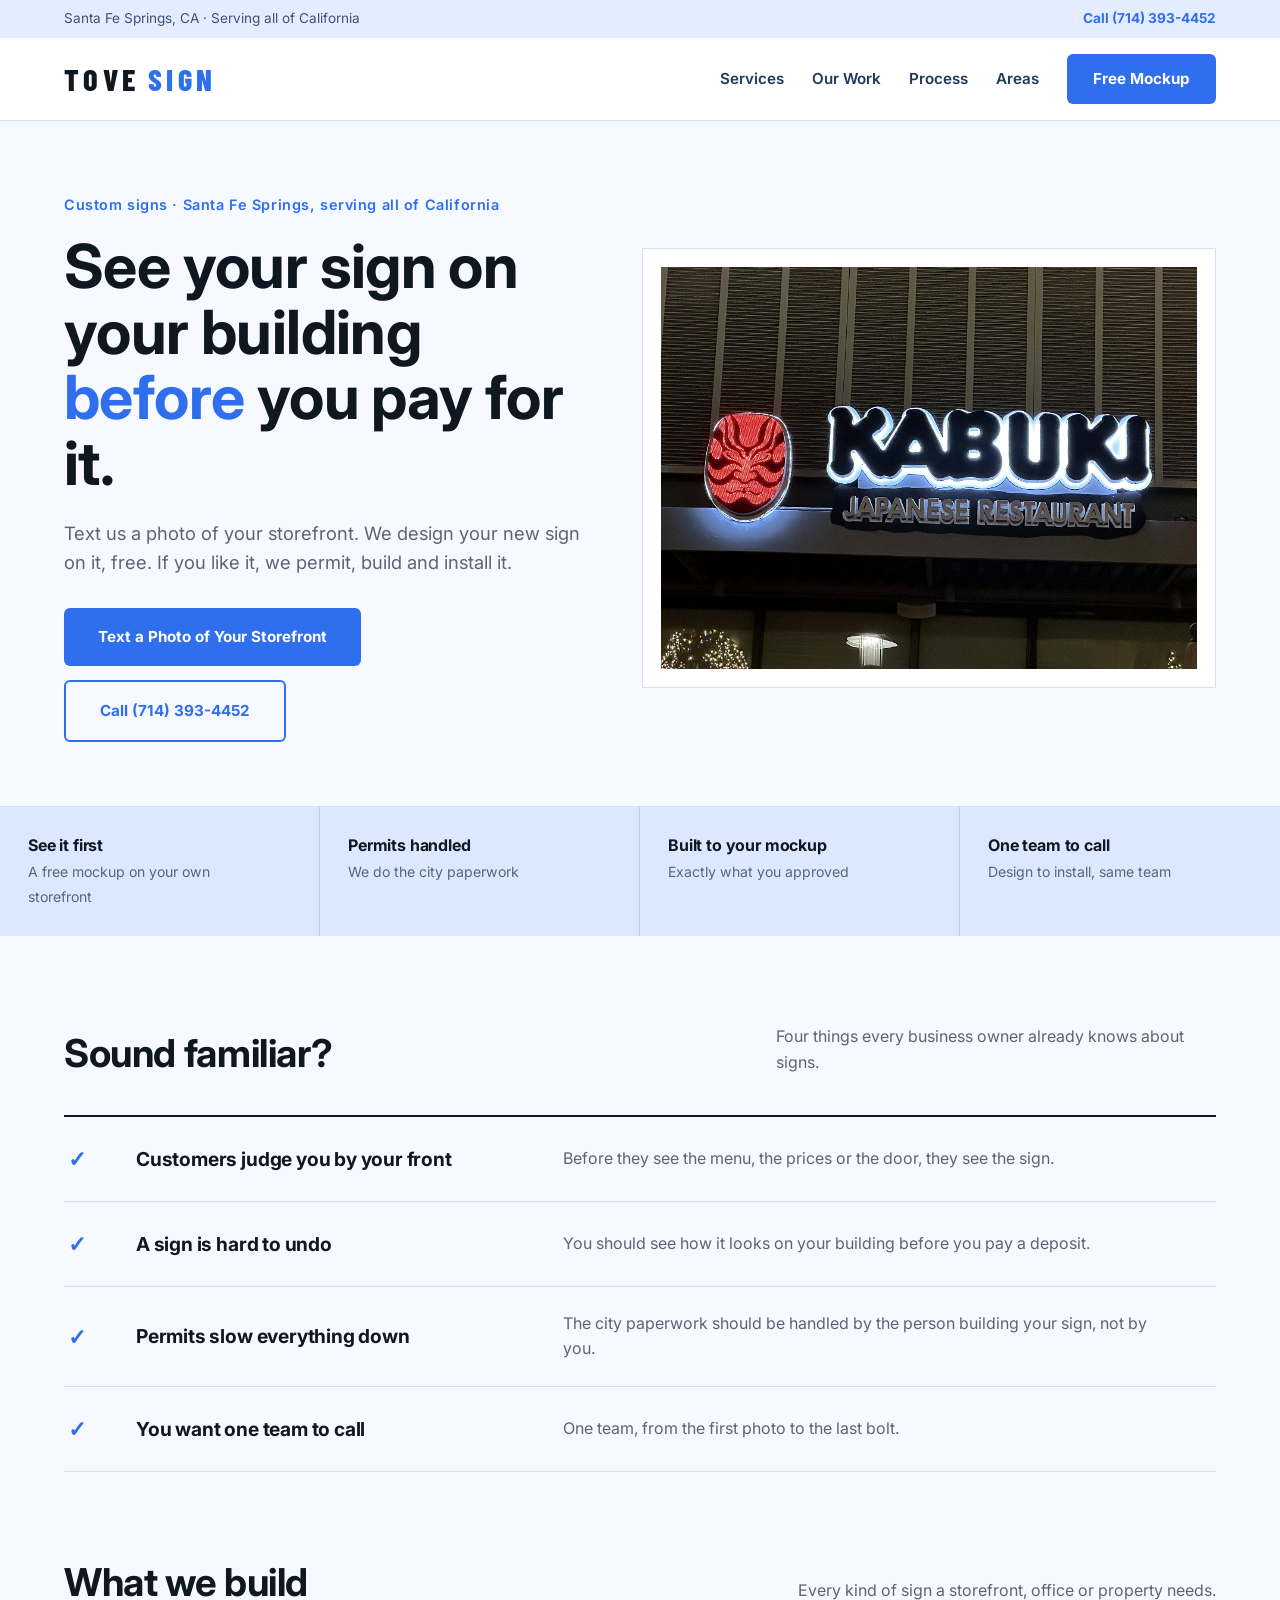
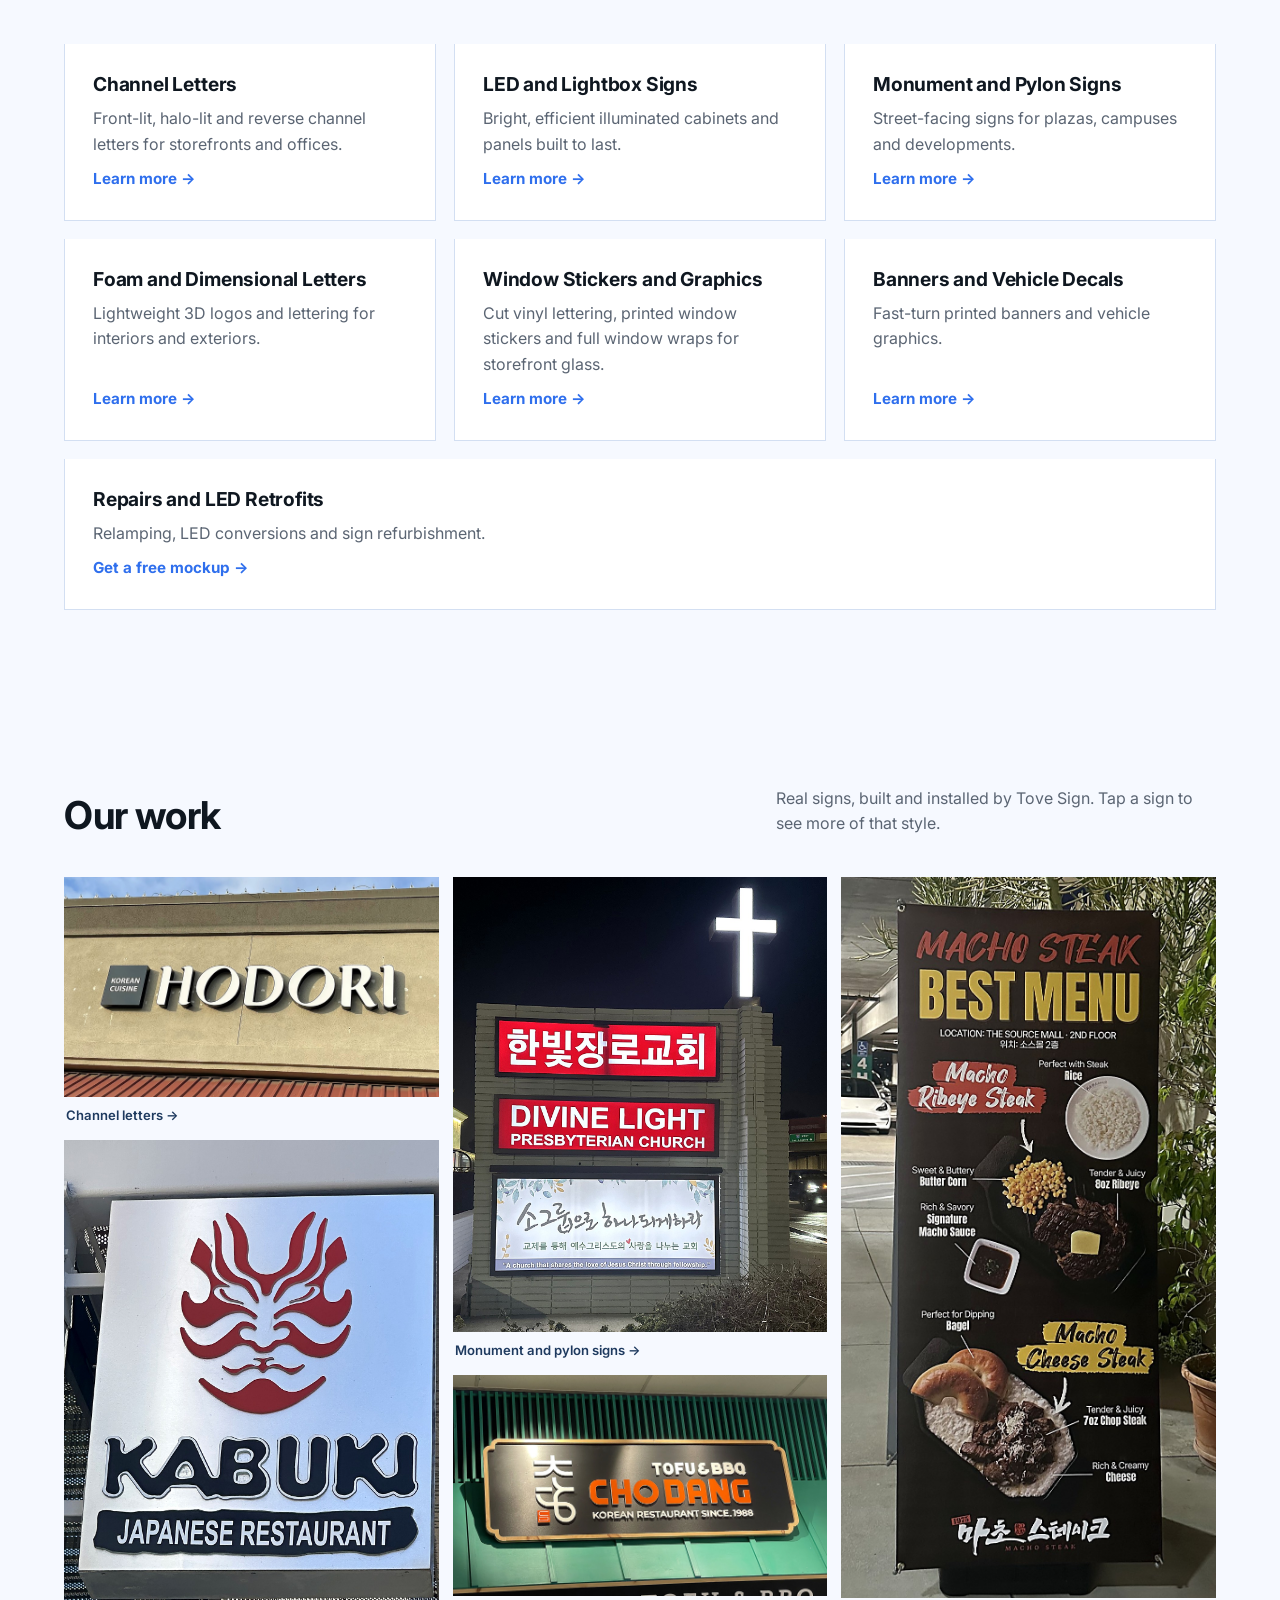
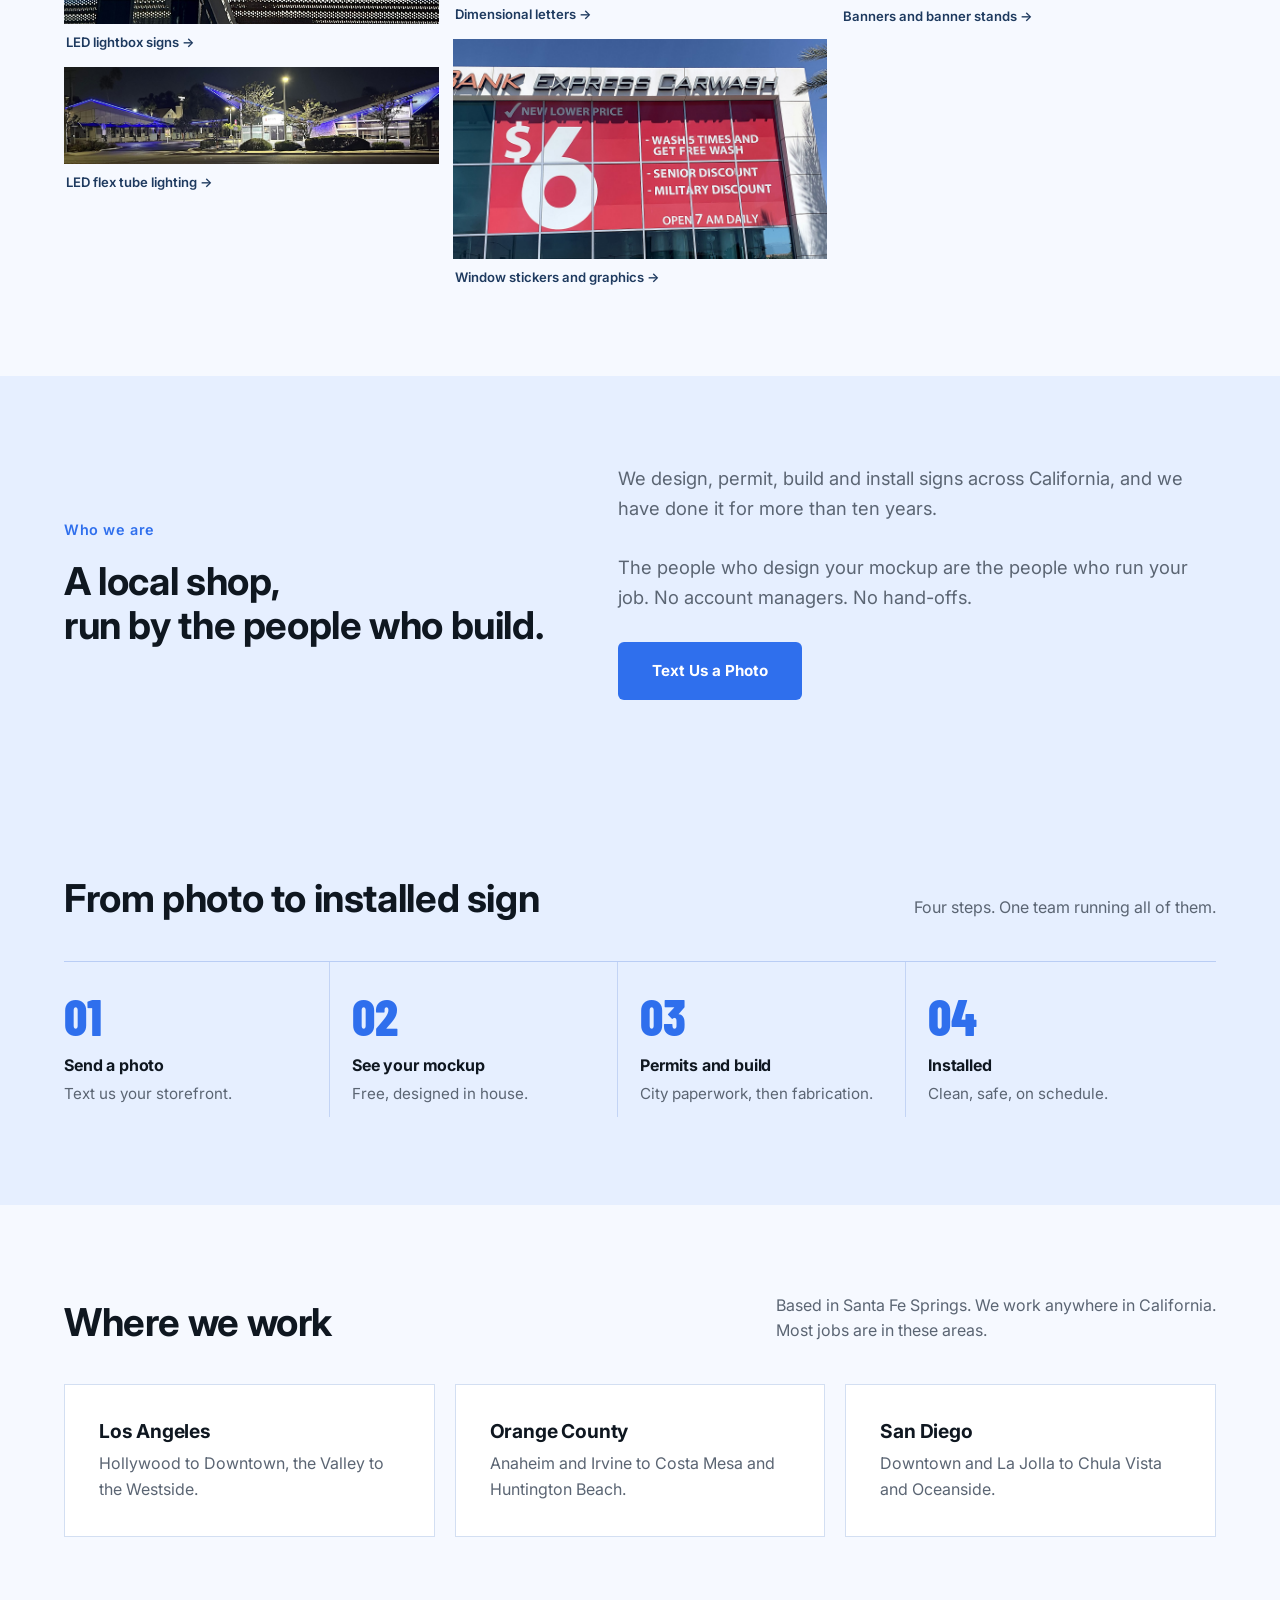
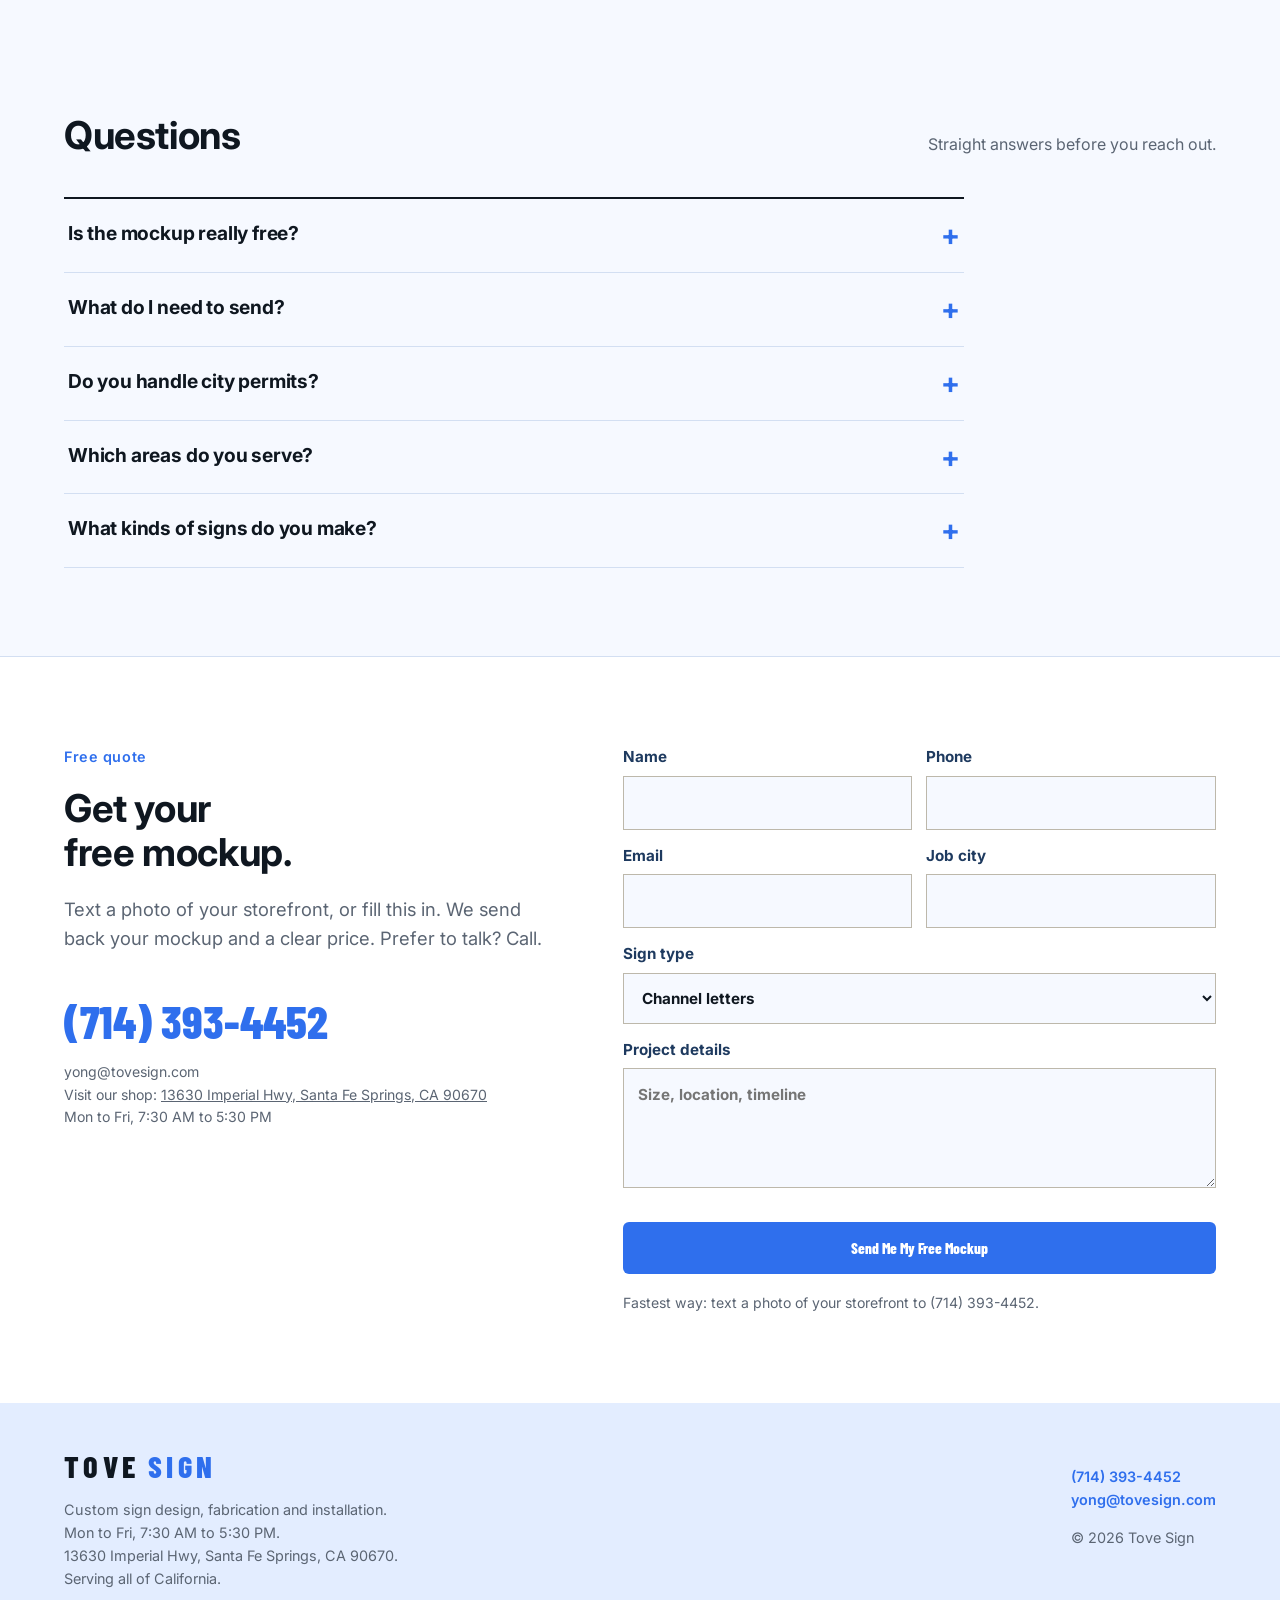
==== commit af5d3fc9: "Add Banners and Vehicle Decals page with Macho Steak, Kallus, Aikan banners; feature Macho Steak in " ====
--- a/index.html
+++ b/index.html
@@ -3,7 +3,7 @@
 <meta property="og:title" content="Tove Sign | Custom Signs in California"><meta property="og:description" content="Free sign mockup on your own storefront before you pay. Tove Sign designs, permits, builds and installs custom signs anywhere in California."><meta property="og:type" content="website"><meta name="theme-color" content="#f6f9ff">
 <link rel="preconnect" href="https://fonts.googleapis.com"><link rel="preconnect" href="https://fonts.gstatic.com" crossorigin>
 <link href="https://fonts.googleapis.com/css2?family=Barlow+Condensed:wght@600;700;800&family=Inter:wght@400;500;600;700&display=swap" rel="stylesheet">
-<link rel="stylesheet" href="/style.css?v=468953d2"><script type="application/ld+json">{"@context":"https://schema.org","@type":"LocalBusiness","name":"Tove Sign","description":"Custom sign design, fabrication and installation across California.","url":"https://tovesign.com/","founder":{"@type":"Person","name":"Yong Ho Kim"},"telephone":"(714) 393-4452","openingHoursSpecification":{"@type":"OpeningHoursSpecification","dayOfWeek":["Monday","Tuesday","Wednesday","Thursday","Friday"],"opens":"07:30","closes":"17:30"},"email":"yong@tovesign.com","areaServed":{"@type":"State","name":"California"},"address":{"@type":"PostalAddress","streetAddress":"13630 Imperial Hwy","addressLocality":"Santa Fe Springs","addressRegion":"CA","postalCode":"90670","addressCountry":"US"}}</script></head><body>
+<link rel="stylesheet" href="/style.css?v=724a897d"><script type="application/ld+json">{"@context":"https://schema.org","@type":"LocalBusiness","name":"Tove Sign","description":"Custom sign design, fabrication and installation across California.","url":"https://tovesign.com/","founder":{"@type":"Person","name":"Yong Ho Kim"},"telephone":"(714) 393-4452","openingHoursSpecification":{"@type":"OpeningHoursSpecification","dayOfWeek":["Monday","Tuesday","Wednesday","Thursday","Friday"],"opens":"07:30","closes":"17:30"},"email":"yong@tovesign.com","areaServed":{"@type":"State","name":"California"},"address":{"@type":"PostalAddress","streetAddress":"13630 Imperial Hwy","addressLocality":"Santa Fe Springs","addressRegion":"CA","postalCode":"90670","addressCountry":"US"}}</script></head><body>
 <div class="util"><span>Santa Fe Springs, CA &middot; Serving all of California</span><a href="tel:+17143934452">Call (714) 393-4452</a></div>
 <header><a class="logo" href="/">TOVE<span>SIGN</span></a><nav><a href="/#services">Services</a><a href="/#work">Our Work</a><a href="/#process">Process</a><a href="/#areas">Areas</a><a class="btn" href="/#quote">Free Mockup</a></nav></header>
 <main>
@@ -14,8 +14,8 @@
 <figure class="photo"><img src="/images/hero.jpg?v=fb61625f" alt="Finished custom sign installed by Tove Sign" fetchpriority="high"></figure></section>
 <div class="strip"><div><b>See it first</b><span>A free mockup on your own storefront</span></div><div><b>Permits handled</b><span>We do the city paperwork</span></div><div><b>Built to your mockup</b><span>Exactly what you approved</span></div><div><b>One team to call</b><span>Design to install, same team</span></div></div>
 <section id="before" style="padding-bottom:0"><div class="head"><h2>Sound familiar?</h2><p>Four things every business owner already knows about signs.</p></div><div class="spec"><div class="row"><span class="n">&#10003;</span><h3>Customers judge you by your front</h3><p>Before they see the menu, the prices or the door, they see the sign.</p><span class="ar"></span></div><div class="row"><span class="n">&#10003;</span><h3>A sign is hard to undo</h3><p>You should see how it looks on your building before you pay a deposit.</p><span class="ar"></span></div><div class="row"><span class="n">&#10003;</span><h3>Permits slow everything down</h3><p>The city paperwork should be handled by the person building your sign, not by you.</p><span class="ar"></span></div><div class="row"><span class="n">&#10003;</span><h3>You want one team to call</h3><p>One team, from the first photo to the last bolt.</p><span class="ar"></span></div></div></section>
-<section id="services"><div class="head"><h2>What we build</h2><p>Every kind of sign a storefront, office or property needs.</p></div><div class="svc"><a class="sv" href="/channel-letters/"><h3>Channel Letters</h3><p>Front-lit, halo-lit and reverse channel letters for storefronts and offices.</p><span>Learn more &rarr;</span></a><a class="sv" href="/led-lightbox-signs/"><h3>LED and Lightbox Signs</h3><p>Bright, efficient illuminated cabinets and panels built to last.</p><span>Learn more &rarr;</span></a><a class="sv" href="/monument-signs/"><h3>Monument and Pylon Signs</h3><p>Street-facing signs for plazas, campuses and developments.</p><span>Learn more &rarr;</span></a><a class="sv" href="/foam-dimensional-letters/"><h3>Foam and Dimensional Letters</h3><p>Lightweight 3D logos and lettering for interiors and exteriors.</p><span>Learn more &rarr;</span></a><a class="sv" href="/window-stickers-graphics/"><h3>Window Stickers and Graphics</h3><p>Cut vinyl lettering, printed window stickers and full window wraps for storefront glass.</p><span>Learn more &rarr;</span></a><a class="sv" href="#quote"><h3>Banners and Vehicle Decals</h3><p>Fast-turn printed banners and vehicle graphics.</p><span>Get a free mockup &rarr;</span></a><a class="sv" href="#quote"><h3>Repairs and LED Retrofits</h3><p>Relamping, LED conversions and sign refurbishment.</p><span>Get a free mockup &rarr;</span></a></div></section>
-<section id="work"><div class="head"><h2>Our work</h2><p>Real signs, built and installed by Tove Sign. Tap a sign to see more of that style.</p></div><div class="gal"><figure><a href="/channel-letters/" style="text-decoration:none"><img src="/images/work/1-channel-letters.jpg?v=1bb571a4" alt="Channel letters by Tove Sign" loading="lazy"><figcaption>Channel letters &rarr;</figcaption></a></figure><figure><a href="/led-lightbox-signs/" style="text-decoration:none"><img src="/images/work/2-led-lightbox.jpg?v=b9336843" alt="LED lightbox signs by Tove Sign" loading="lazy"><figcaption>LED lightbox signs &rarr;</figcaption></a></figure><figure><a href="/led-lightbox-signs/" style="text-decoration:none"><img src="/images/work/3-led-flex.jpg?v=de72f412" alt="LED flex tube lighting by Tove Sign" loading="lazy"><figcaption>LED flex tube lighting &rarr;</figcaption></a></figure><figure><a href="/monument-signs/" style="text-decoration:none"><img src="/images/work/4-monument.jpg?v=cbbadb3e" alt="Monument and pylon signs by Tove Sign" loading="lazy"><figcaption>Monument and pylon signs &rarr;</figcaption></a></figure><figure><a href="/foam-dimensional-letters/" style="text-decoration:none"><img src="/images/work/5-dimensional.jpg?v=8fff9ac8" alt="Dimensional letters by Tove Sign" loading="lazy"><figcaption>Dimensional letters &rarr;</figcaption></a></figure><figure><a href="/window-stickers-graphics/" style="text-decoration:none"><img src="/images/work/6-window.jpg?v=e46b1e28" alt="Window stickers and graphics by Tove Sign" loading="lazy"><figcaption>Window stickers and graphics &rarr;</figcaption></a></figure></div></section>
+<section id="services"><div class="head"><h2>What we build</h2><p>Every kind of sign a storefront, office or property needs.</p></div><div class="svc"><a class="sv" href="/channel-letters/"><h3>Channel Letters</h3><p>Front-lit, halo-lit and reverse channel letters for storefronts and offices.</p><span>Learn more &rarr;</span></a><a class="sv" href="/led-lightbox-signs/"><h3>LED and Lightbox Signs</h3><p>Bright, efficient illuminated cabinets and panels built to last.</p><span>Learn more &rarr;</span></a><a class="sv" href="/monument-signs/"><h3>Monument and Pylon Signs</h3><p>Street-facing signs for plazas, campuses and developments.</p><span>Learn more &rarr;</span></a><a class="sv" href="/foam-dimensional-letters/"><h3>Foam and Dimensional Letters</h3><p>Lightweight 3D logos and lettering for interiors and exteriors.</p><span>Learn more &rarr;</span></a><a class="sv" href="/window-stickers-graphics/"><h3>Window Stickers and Graphics</h3><p>Cut vinyl lettering, printed window stickers and full window wraps for storefront glass.</p><span>Learn more &rarr;</span></a><a class="sv" href="/banners-vehicle-decals/"><h3>Banners and Vehicle Decals</h3><p>Fast-turn printed banners and vehicle graphics.</p><span>Learn more &rarr;</span></a><a class="sv" href="#quote"><h3>Repairs and LED Retrofits</h3><p>Relamping, LED conversions and sign refurbishment.</p><span>Get a free mockup &rarr;</span></a></div></section>
+<section id="work"><div class="head"><h2>Our work</h2><p>Real signs, built and installed by Tove Sign. Tap a sign to see more of that style.</p></div><div class="gal"><figure><a href="/channel-letters/" style="text-decoration:none"><img src="/images/work/1-channel-letters.jpg?v=1bb571a4" alt="Channel letters by Tove Sign" loading="lazy"><figcaption>Channel letters &rarr;</figcaption></a></figure><figure><a href="/led-lightbox-signs/" style="text-decoration:none"><img src="/images/work/2-led-lightbox.jpg?v=b9336843" alt="LED lightbox signs by Tove Sign" loading="lazy"><figcaption>LED lightbox signs &rarr;</figcaption></a></figure><figure><a href="/led-lightbox-signs/" style="text-decoration:none"><img src="/images/work/3-led-flex.jpg?v=de72f412" alt="LED flex tube lighting by Tove Sign" loading="lazy"><figcaption>LED flex tube lighting &rarr;</figcaption></a></figure><figure><a href="/monument-signs/" style="text-decoration:none"><img src="/images/work/4-monument.jpg?v=cbbadb3e" alt="Monument and pylon signs by Tove Sign" loading="lazy"><figcaption>Monument and pylon signs &rarr;</figcaption></a></figure><figure><a href="/foam-dimensional-letters/" style="text-decoration:none"><img src="/images/work/5-dimensional.jpg?v=8fff9ac8" alt="Dimensional letters by Tove Sign" loading="lazy"><figcaption>Dimensional letters &rarr;</figcaption></a></figure><figure><a href="/window-stickers-graphics/" style="text-decoration:none"><img src="/images/work/6-window.jpg?v=e46b1e28" alt="Window stickers and graphics by Tove Sign" loading="lazy"><figcaption>Window stickers and graphics &rarr;</figcaption></a></figure><figure><a href="/banners-vehicle-decals/" style="text-decoration:none"><img src="/images/work/7-banner.jpg?v=0716b584" alt="Banners and banner stands by Tove Sign" loading="lazy"><figcaption>Banners and banner stands &rarr;</figcaption></a></figure></div></section>
 <section id="about" class="alt"><div class="about"><div><p class="kick">Who we are</p><h2>A local shop,<br>run by the people who build.</h2></div>
 <div><p class="lede" style="max-width:52ch">We design, permit, build and install signs across California, and we have done it for more than ten years.</p>
 <p class="lede" style="max-width:52ch">The people who design your mockup are the people who run your job. No account managers. No hand-offs.</p>
--- a/style.css
+++ b/style.css
@@ -114,6 +114,9 @@
 @media(max-width:560px){.svc{grid-template-columns:1fr}}
 
 .gal{display:block!important;columns:3;column-gap:14px}html{background:#e6ecf6}body{max-width:1440px;margin:0 auto;background:var(--paper);box-shadow:0 0 0 1px #d3dff2}
+.hg{margin:0}.hgmain{aspect-ratio:4/3;background:#e8eef9;border:1px solid var(--line);display:flex}.hgmain img{width:100%;height:100%;object-fit:contain;display:block}
+.hg figcaption{font-size:.85rem;font-weight:600;color:#1e3a5f;padding:8px 2px 0}
+.hgthumbs{display:flex;gap:8px;flex-wrap:wrap;padding-top:10px}.hgt{padding:0;border:2px solid transparent;background:#e8eef9;cursor:pointer;width:84px;height:64px;opacity:.75}.hgt.on{border-color:#2f6fed;opacity:1}.hgt img{width:100%;height:100%;object-fit:cover;display:block}
 .gal figure{background:none!important;position:relative;break-inside:avoid;margin:0 0 14px!important}.gal img{height:auto!important;aspect-ratio:auto!important}@media(max-width:960px){.gal{columns:2}}@media(max-width:560px){.gal{columns:1}}.gal figcaption{position:static;background:none;color:#1e3a5f;font-size:.82rem;font-weight:600;padding:8px 2px 0}
 .svc .sv:last-child:nth-child(3n+1){grid-column:1/-1}
 
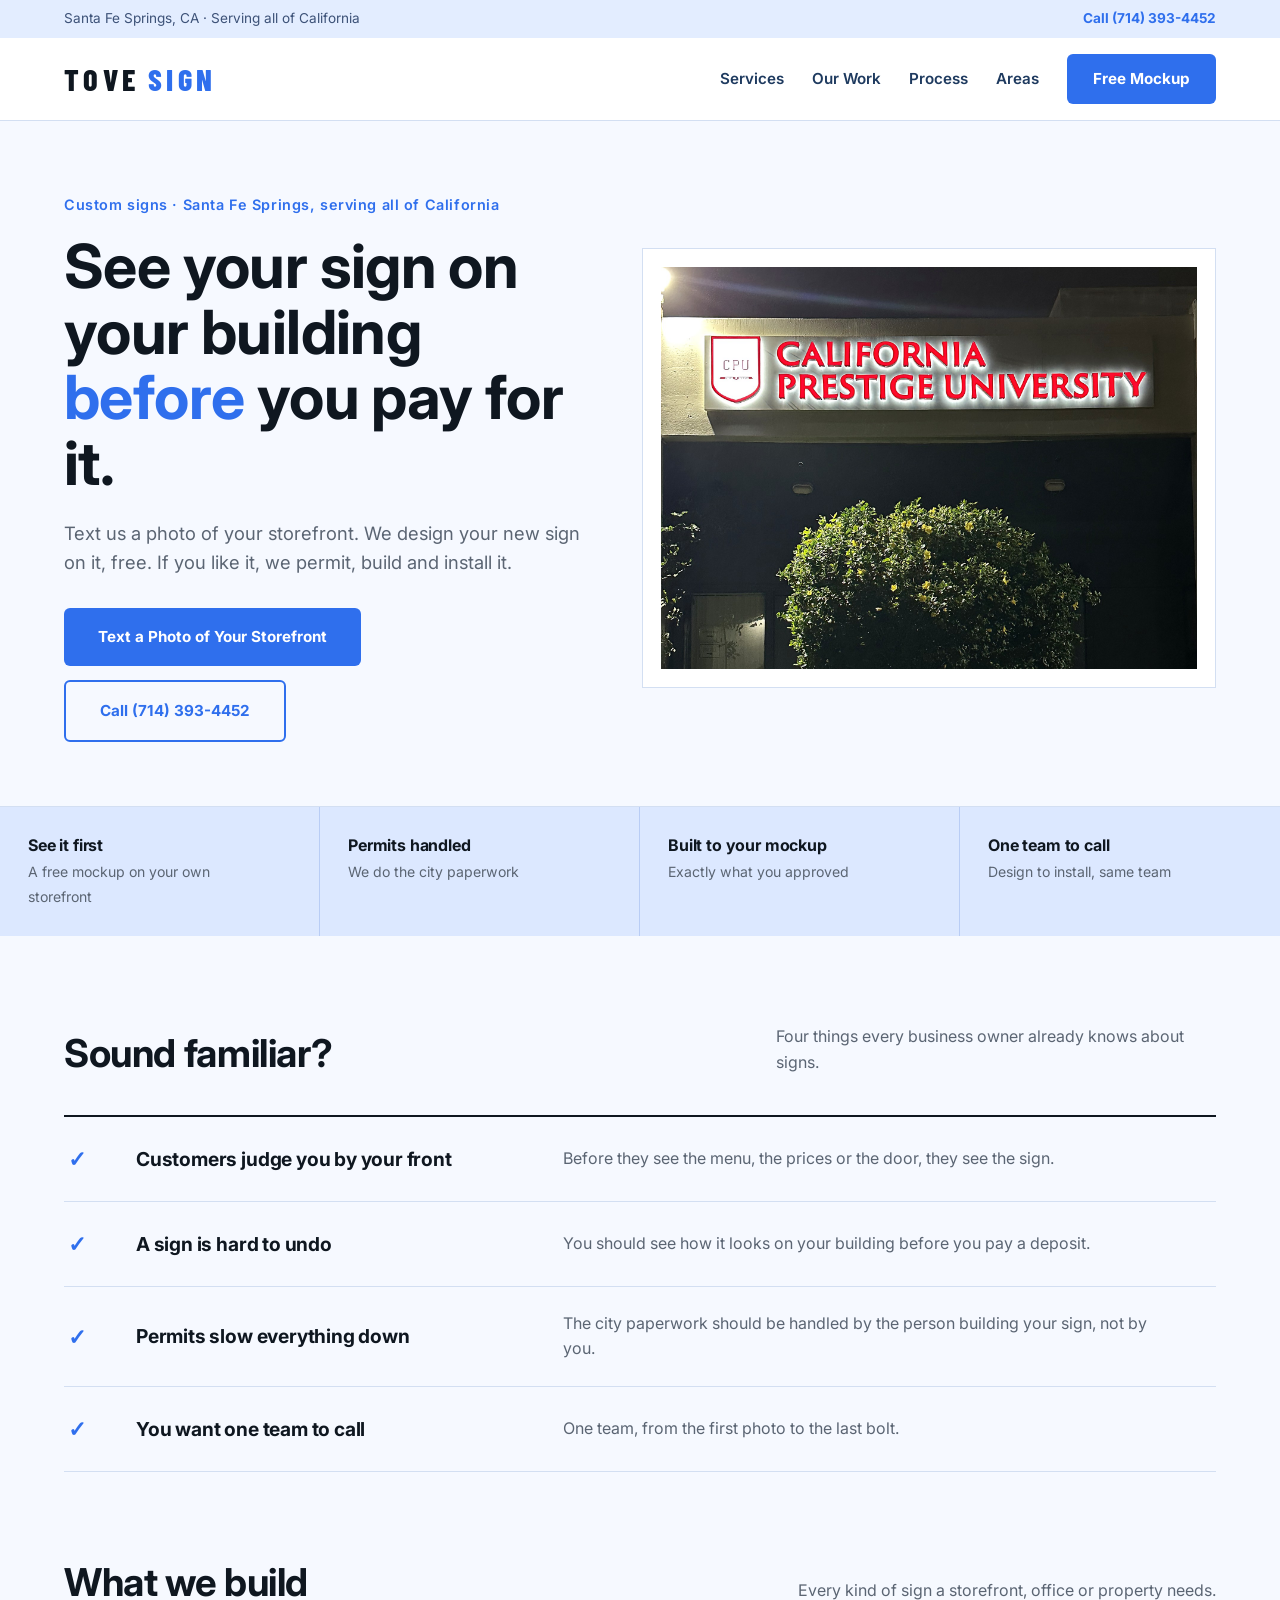
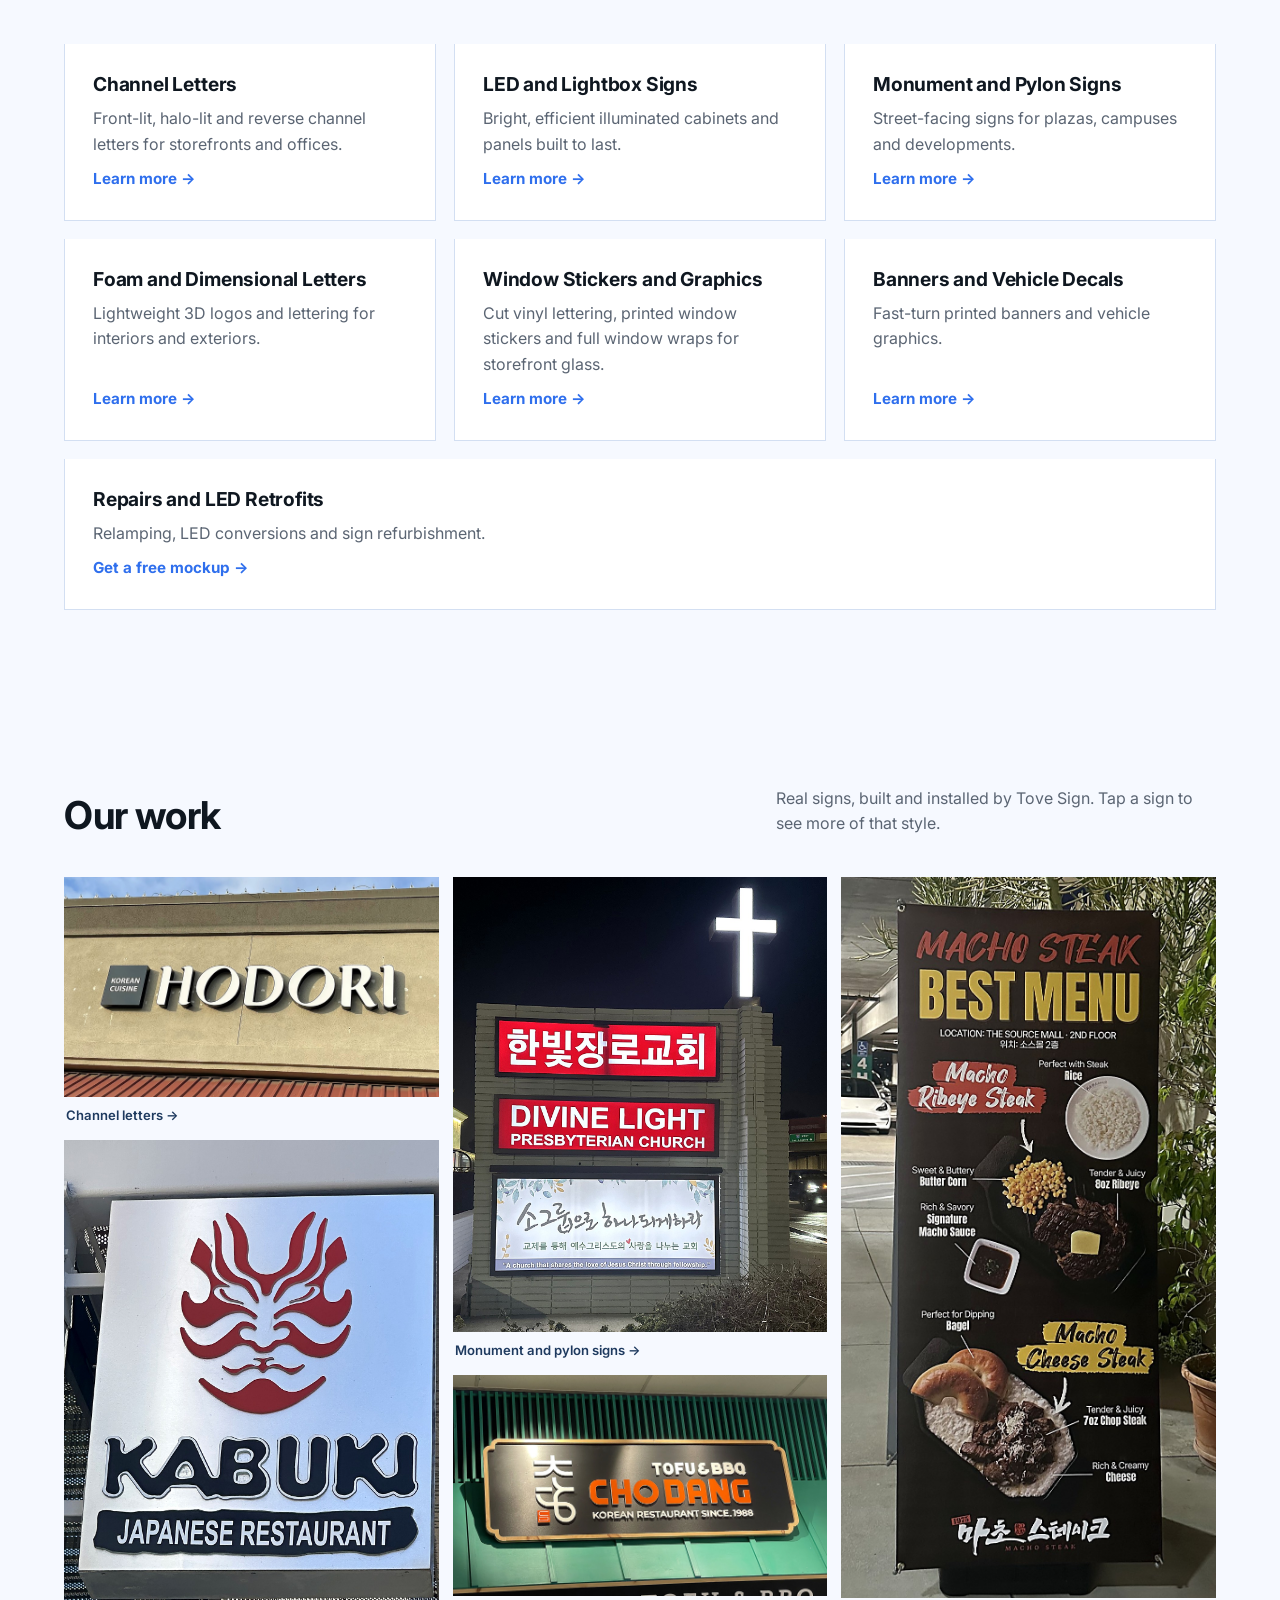
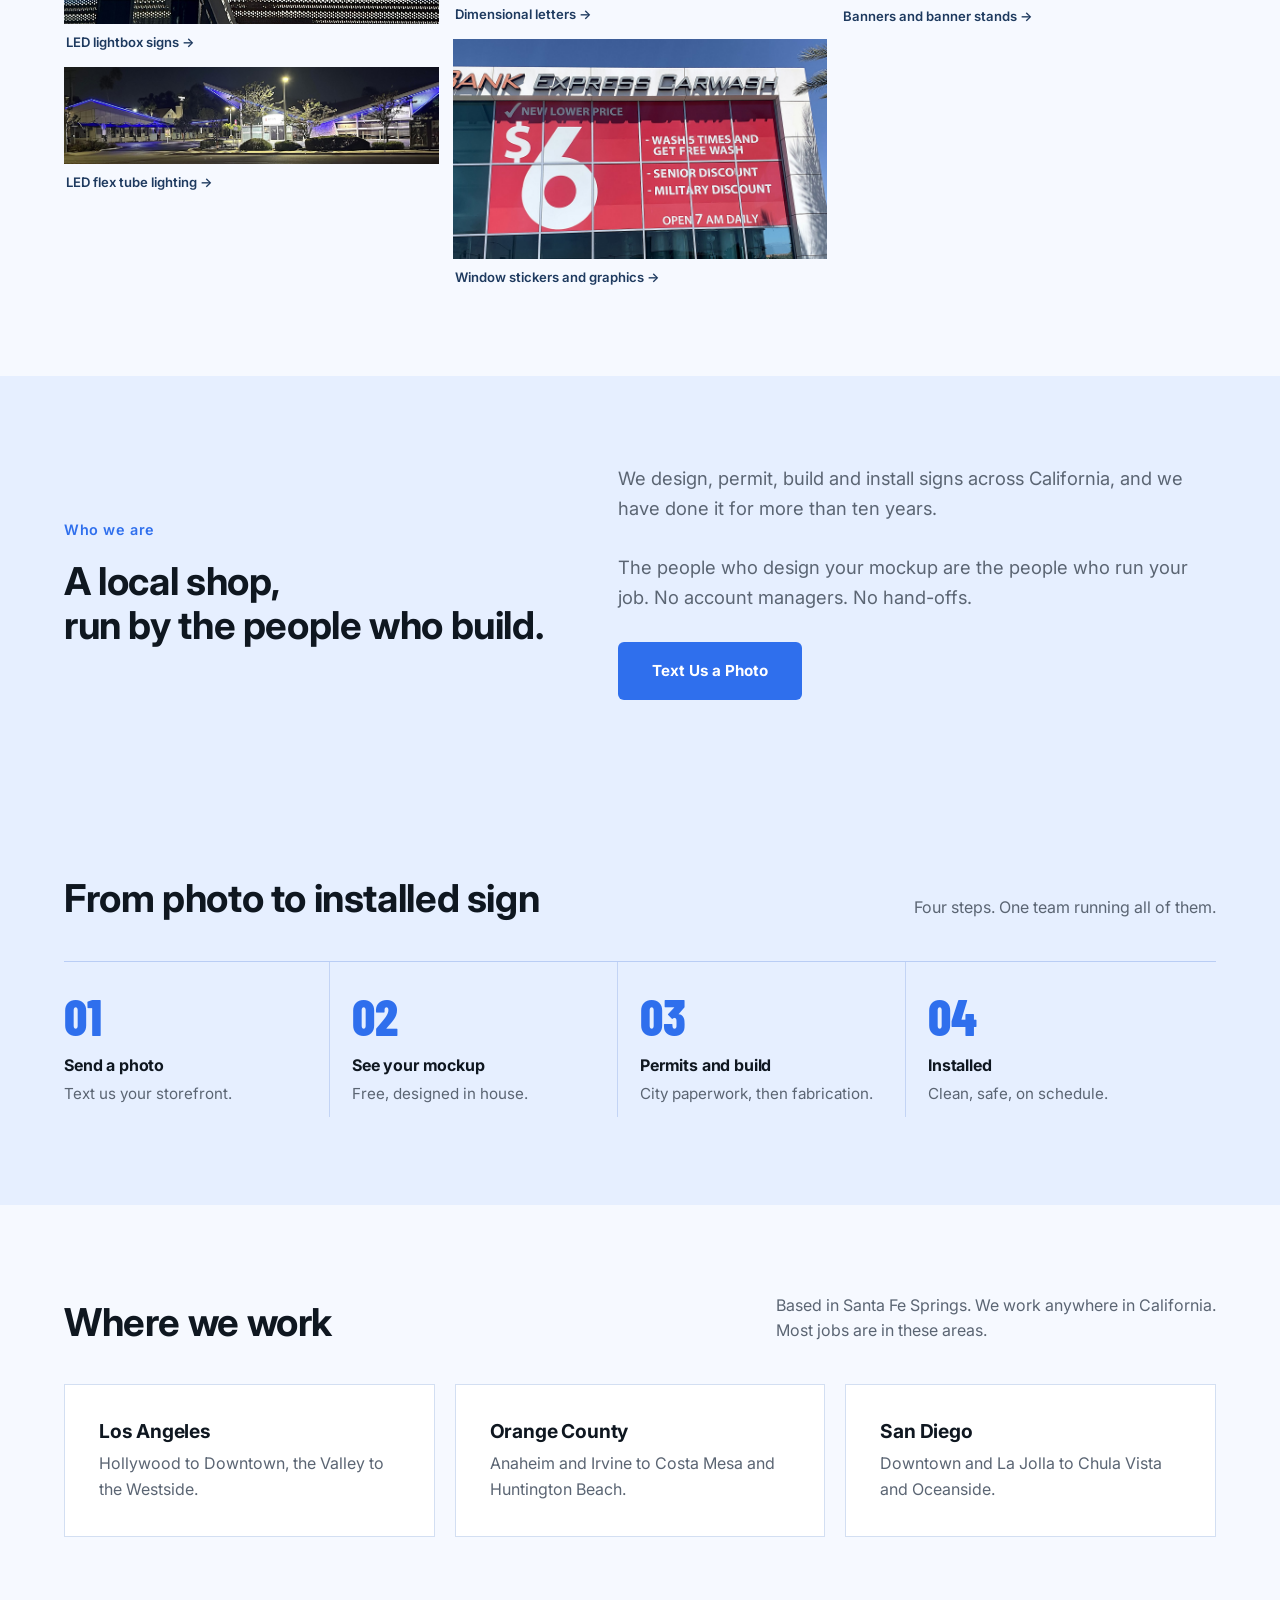
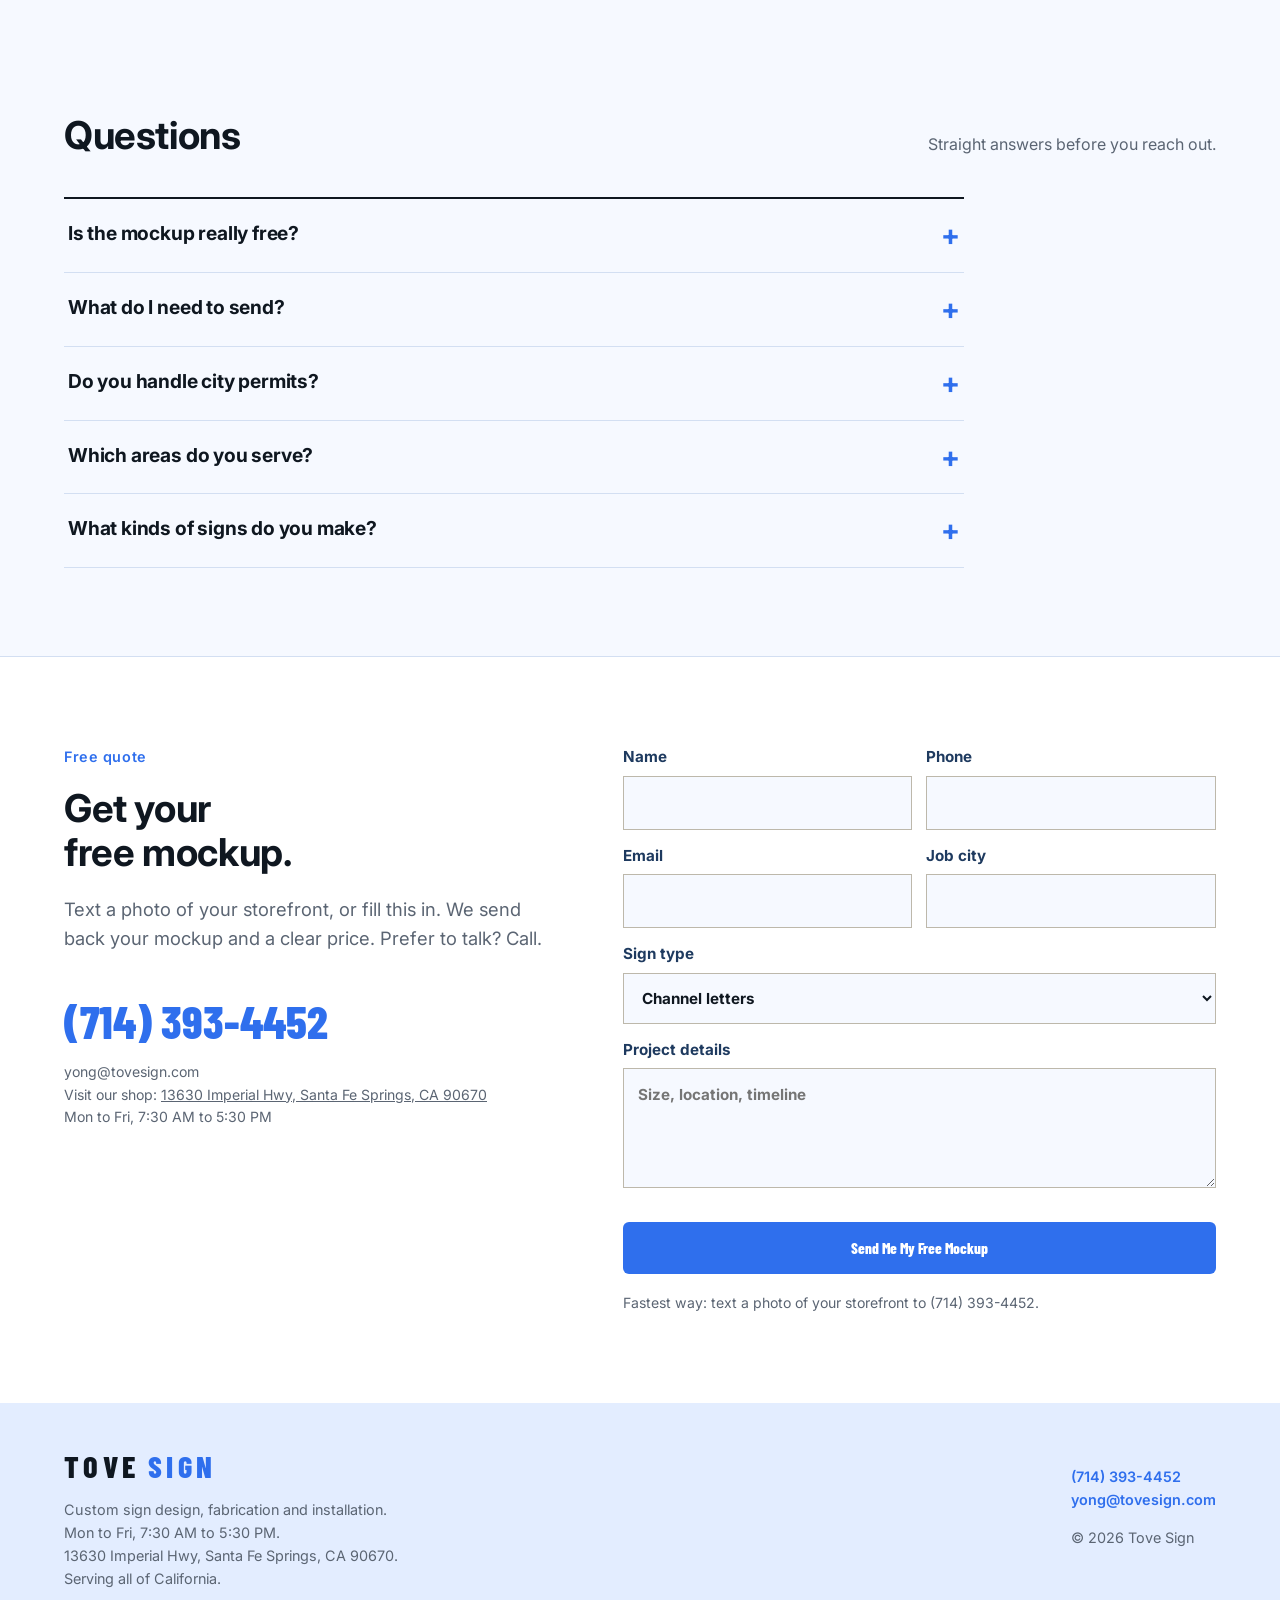
==== commit 31a333dd: "Use California Prestige University sign as hero Co-Authored-By: Claude Sonnet 5.5 <noreply@anthropic" ====
--- a/index.html
+++ b/index.html
@@ -11,7 +11,7 @@
 <h1>See your sign on your building <em>before</em> you pay for it.</h1>
 <p class="lede">Text us a photo of your storefront. We design your new sign on it, free. If you like it, we permit, build and install it.</p>
 <div class="ctas"><a class="btn big" href="sms:+17143934452">Text a Photo of Your Storefront</a><a class="btn alt big" href="tel:+17143934452">Call (714) 393-4452</a></div></div>
-<figure class="photo"><img src="/images/hero.jpg?v=fb61625f" alt="Finished custom sign installed by Tove Sign" fetchpriority="high"></figure></section>
+<figure class="photo"><img src="/images/hero.jpg?v=588caced" alt="Finished custom sign installed by Tove Sign" fetchpriority="high"></figure></section>
 <div class="strip"><div><b>See it first</b><span>A free mockup on your own storefront</span></div><div><b>Permits handled</b><span>We do the city paperwork</span></div><div><b>Built to your mockup</b><span>Exactly what you approved</span></div><div><b>One team to call</b><span>Design to install, same team</span></div></div>
 <section id="before" style="padding-bottom:0"><div class="head"><h2>Sound familiar?</h2><p>Four things every business owner already knows about signs.</p></div><div class="spec"><div class="row"><span class="n">&#10003;</span><h3>Customers judge you by your front</h3><p>Before they see the menu, the prices or the door, they see the sign.</p><span class="ar"></span></div><div class="row"><span class="n">&#10003;</span><h3>A sign is hard to undo</h3><p>You should see how it looks on your building before you pay a deposit.</p><span class="ar"></span></div><div class="row"><span class="n">&#10003;</span><h3>Permits slow everything down</h3><p>The city paperwork should be handled by the person building your sign, not by you.</p><span class="ar"></span></div><div class="row"><span class="n">&#10003;</span><h3>You want one team to call</h3><p>One team, from the first photo to the last bolt.</p><span class="ar"></span></div></div></section>
 <section id="services"><div class="head"><h2>What we build</h2><p>Every kind of sign a storefront, office or property needs.</p></div><div class="svc"><a class="sv" href="/channel-letters/"><h3>Channel Letters</h3><p>Front-lit, halo-lit and reverse channel letters for storefronts and offices.</p><span>Learn more &rarr;</span></a><a class="sv" href="/led-lightbox-signs/"><h3>LED and Lightbox Signs</h3><p>Bright, efficient illuminated cabinets and panels built to last.</p><span>Learn more &rarr;</span></a><a class="sv" href="/monument-signs/"><h3>Monument and Pylon Signs</h3><p>Street-facing signs for plazas, campuses and developments.</p><span>Learn more &rarr;</span></a><a class="sv" href="/foam-dimensional-letters/"><h3>Foam and Dimensional Letters</h3><p>Lightweight 3D logos and lettering for interiors and exteriors.</p><span>Learn more &rarr;</span></a><a class="sv" href="/window-stickers-graphics/"><h3>Window Stickers and Graphics</h3><p>Cut vinyl lettering, printed window stickers and full window wraps for storefront glass.</p><span>Learn more &rarr;</span></a><a class="sv" href="/banners-vehicle-decals/"><h3>Banners and Vehicle Decals</h3><p>Fast-turn printed banners and vehicle graphics.</p><span>Learn more &rarr;</span></a><a class="sv" href="#quote"><h3>Repairs and LED Retrofits</h3><p>Relamping, LED conversions and sign refurbishment.</p><span>Get a free mockup &rarr;</span></a></div></section>
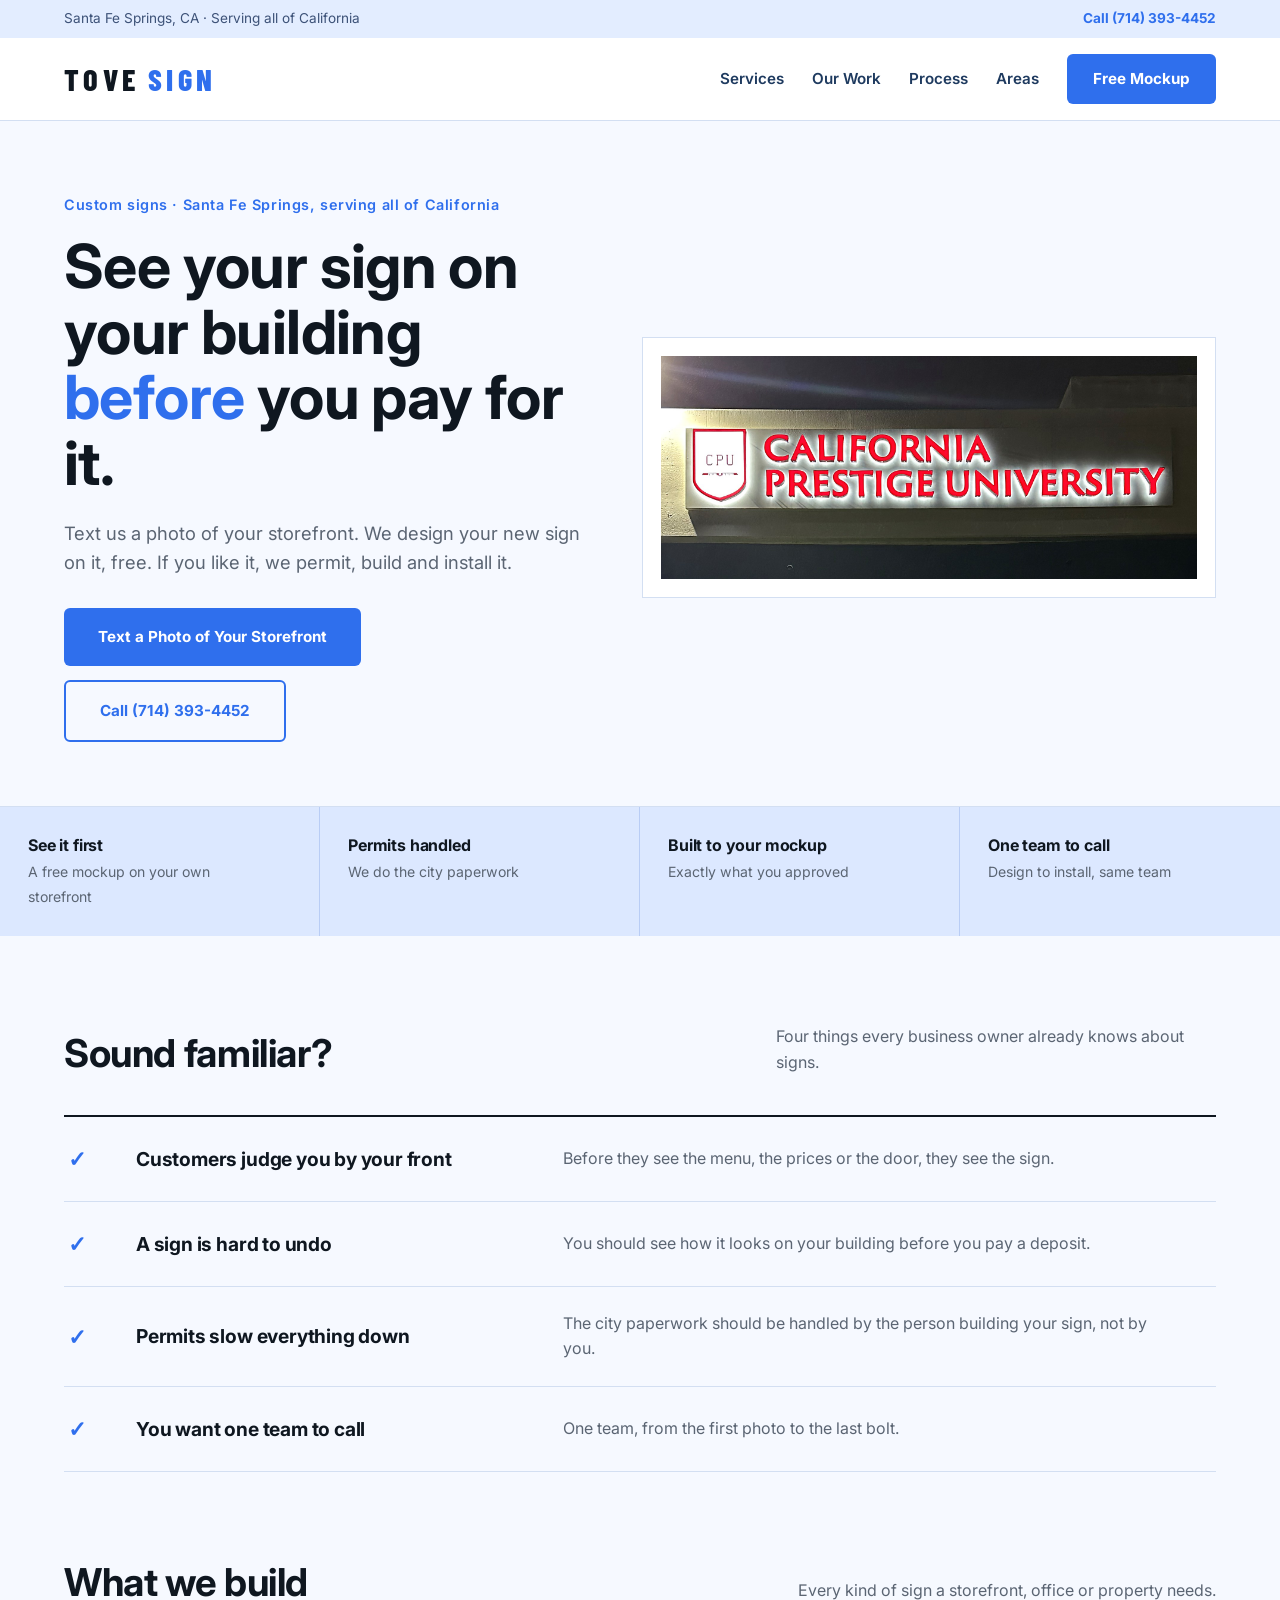
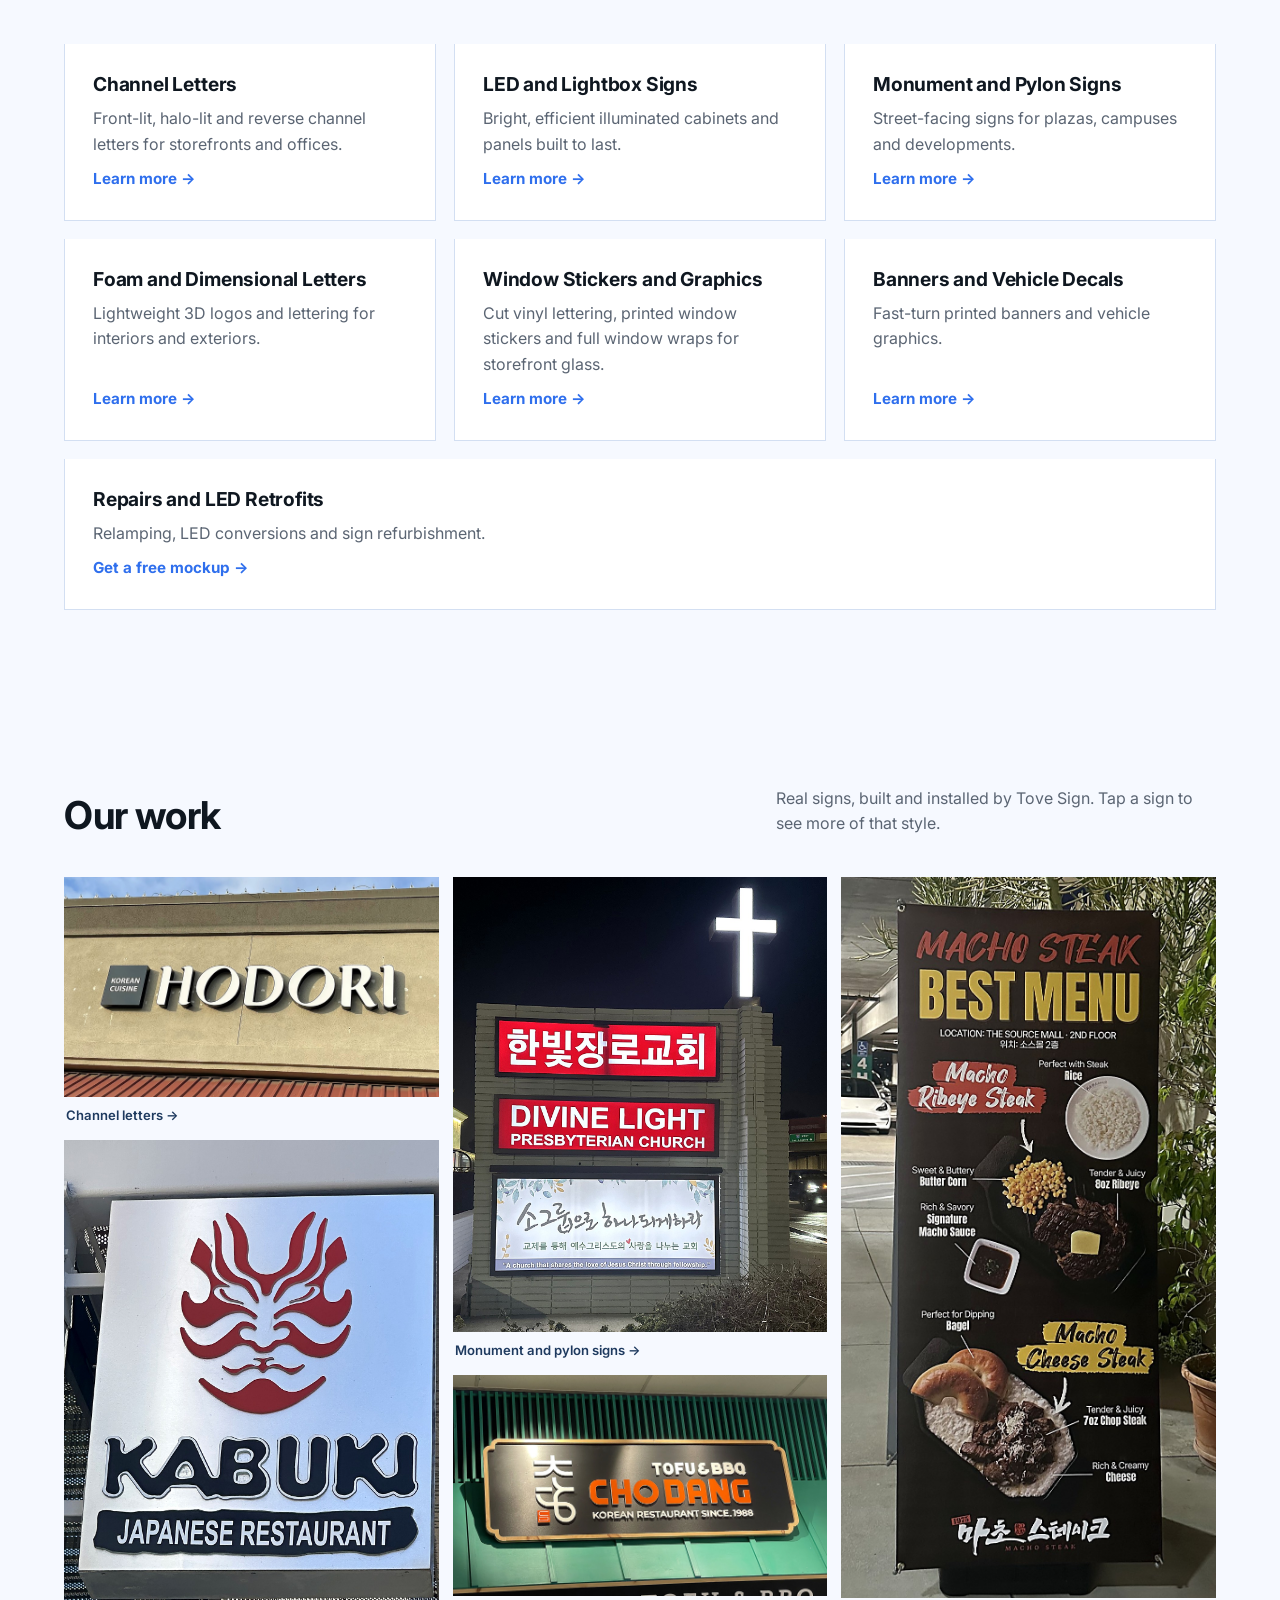
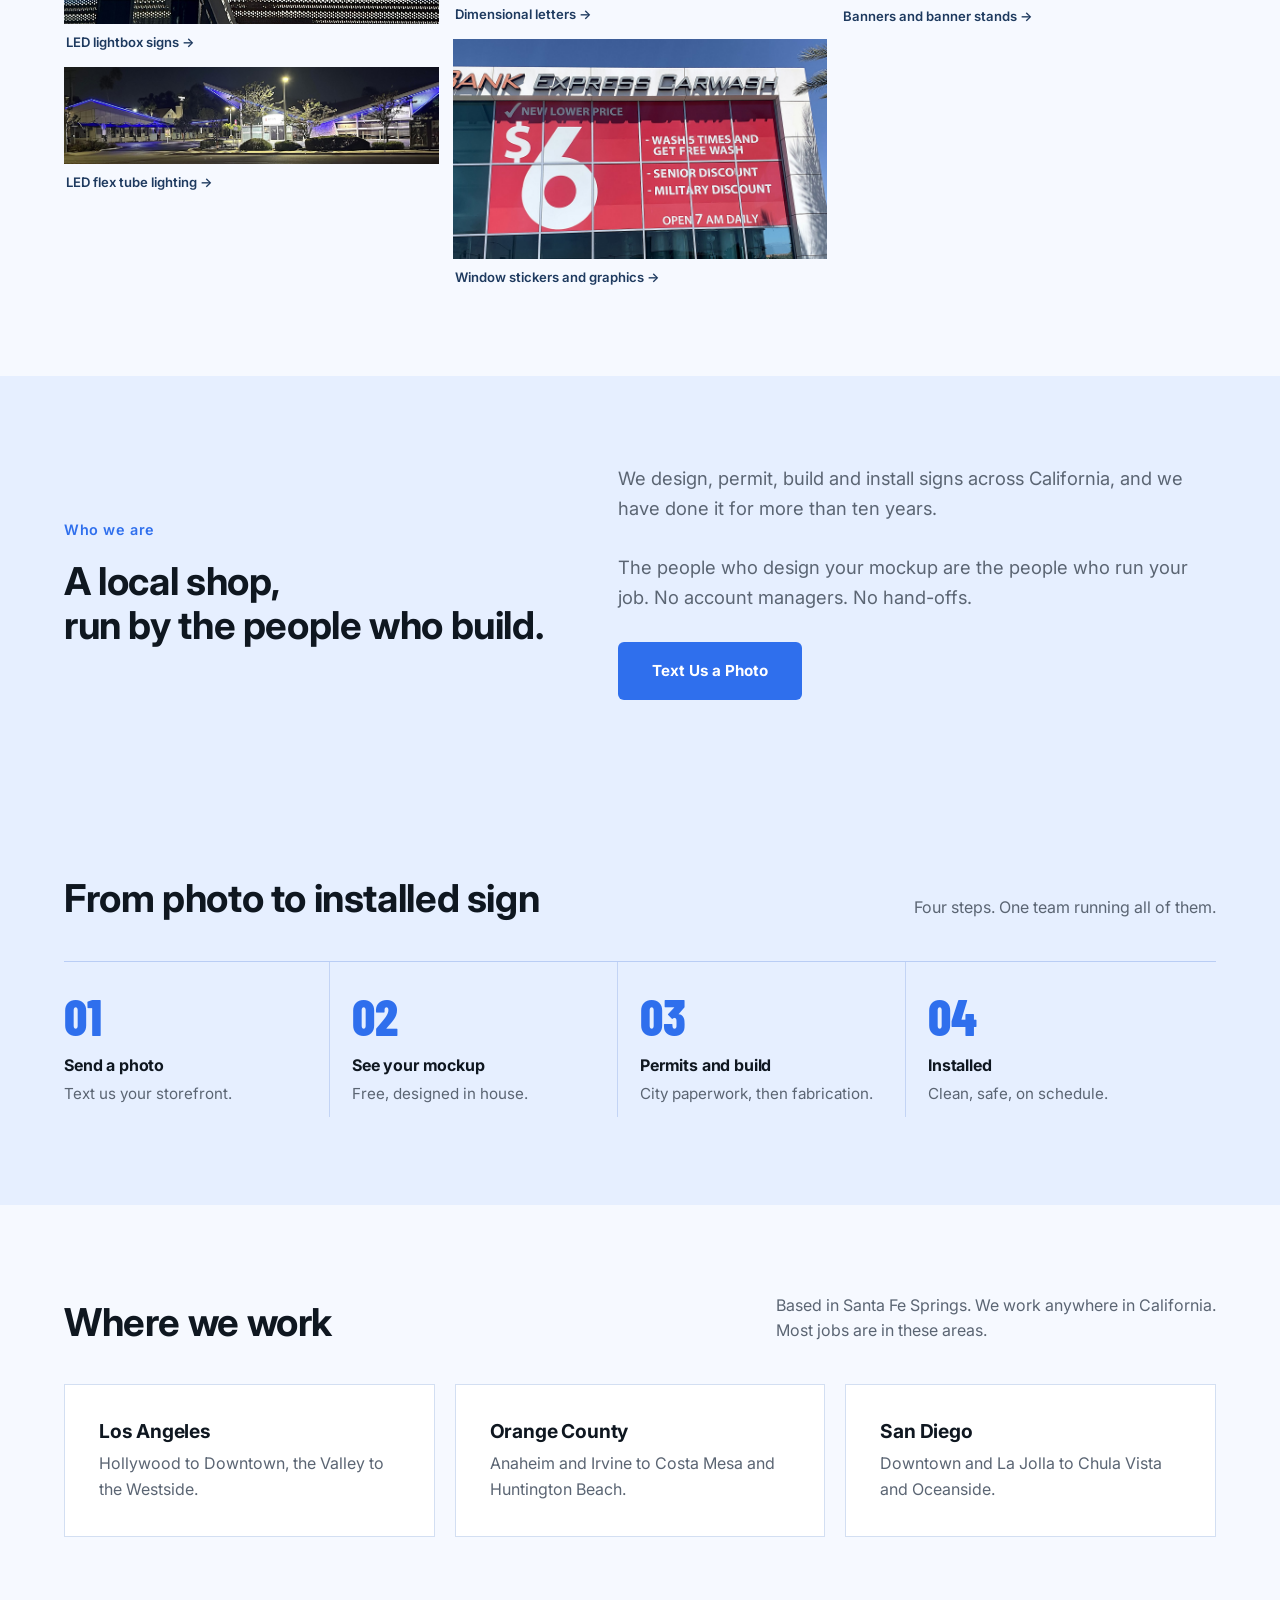
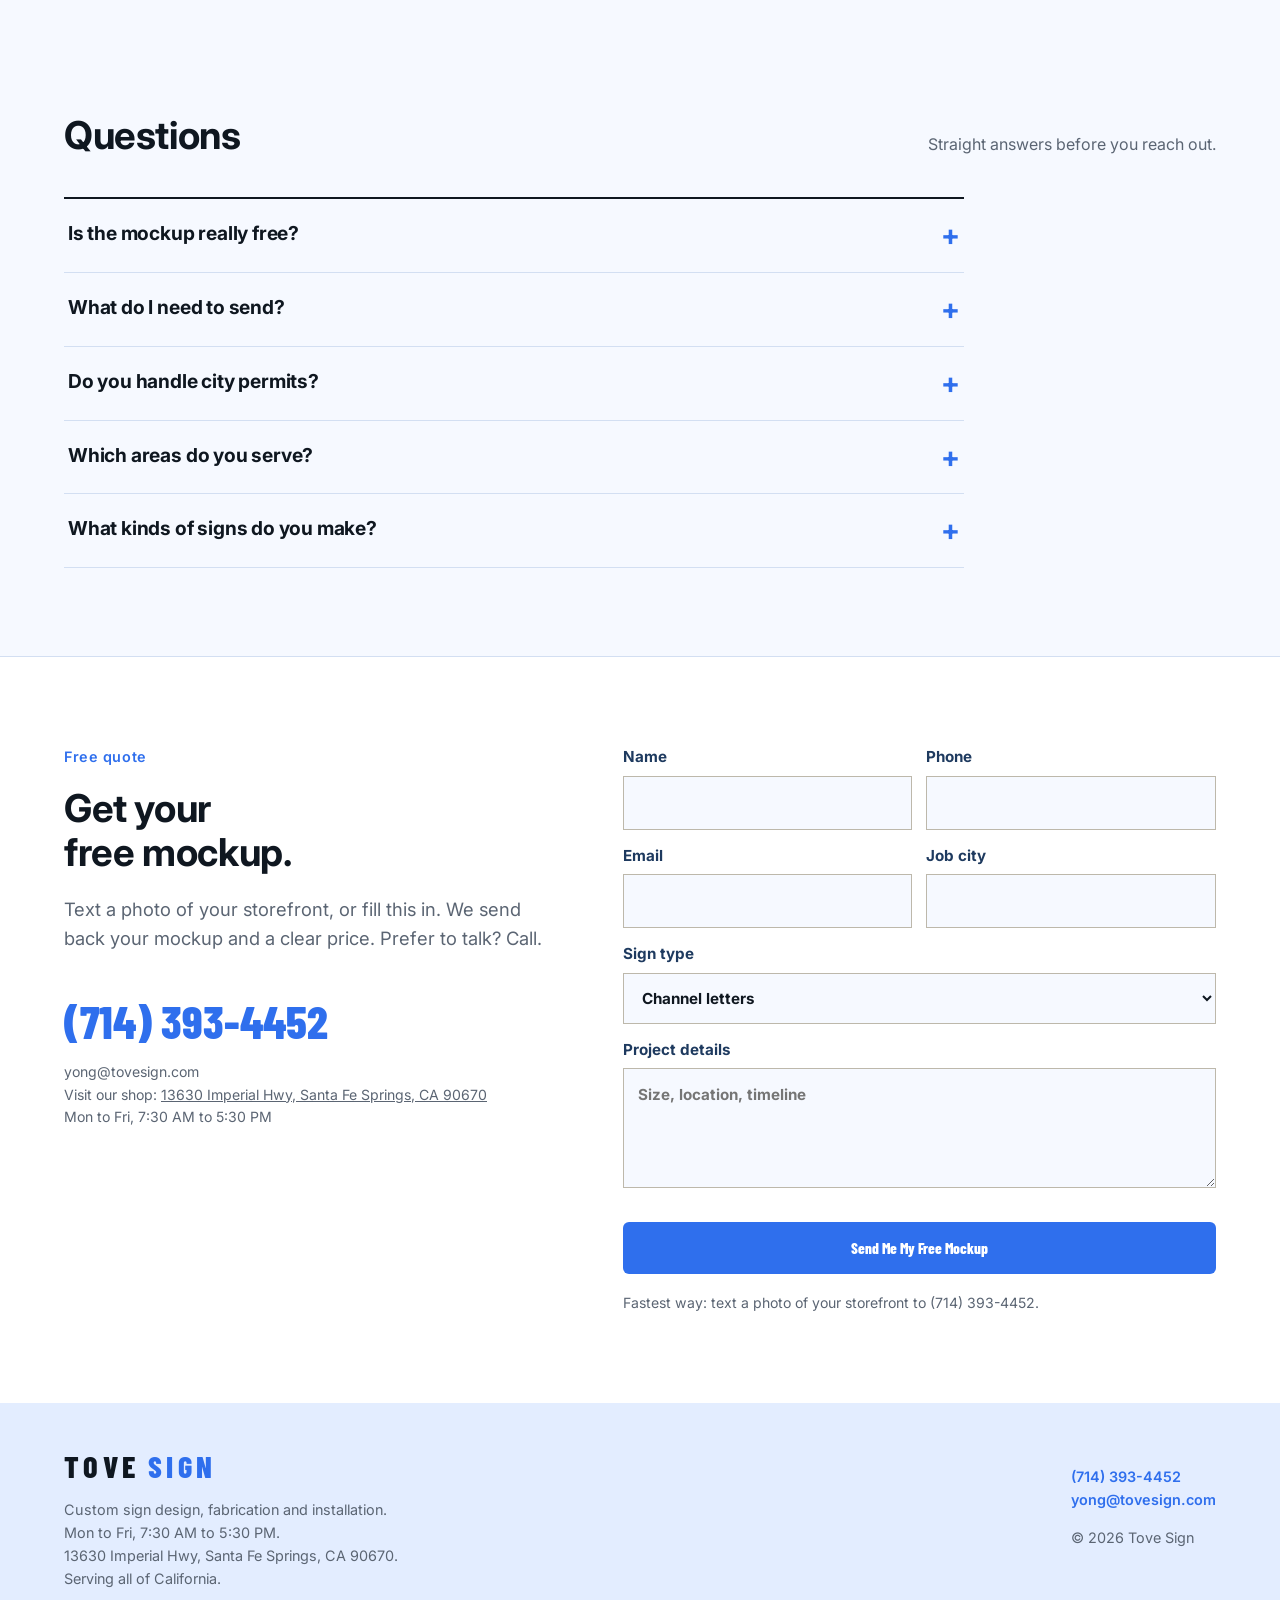
==== commit 7bdb6a88: "Crop hero tight and centered on the CPU sign Co-Authored-By: Claude Sonnet 5.5 <noreply@anthropic.co" ====
--- a/index.html
+++ b/index.html
@@ -3,7 +3,7 @@
 <meta property="og:title" content="Tove Sign | Custom Signs in California"><meta property="og:description" content="Free sign mockup on your own storefront before you pay. Tove Sign designs, permits, builds and installs custom signs anywhere in California."><meta property="og:type" content="website"><meta name="theme-color" content="#f6f9ff">
 <link rel="preconnect" href="https://fonts.googleapis.com"><link rel="preconnect" href="https://fonts.gstatic.com" crossorigin>
 <link href="https://fonts.googleapis.com/css2?family=Barlow+Condensed:wght@600;700;800&family=Inter:wght@400;500;600;700&display=swap" rel="stylesheet">
-<link rel="stylesheet" href="/style.css?v=724a897d"><script type="application/ld+json">{"@context":"https://schema.org","@type":"LocalBusiness","name":"Tove Sign","description":"Custom sign design, fabrication and installation across California.","url":"https://tovesign.com/","founder":{"@type":"Person","name":"Yong Ho Kim"},"telephone":"(714) 393-4452","openingHoursSpecification":{"@type":"OpeningHoursSpecification","dayOfWeek":["Monday","Tuesday","Wednesday","Thursday","Friday"],"opens":"07:30","closes":"17:30"},"email":"yong@tovesign.com","areaServed":{"@type":"State","name":"California"},"address":{"@type":"PostalAddress","streetAddress":"13630 Imperial Hwy","addressLocality":"Santa Fe Springs","addressRegion":"CA","postalCode":"90670","addressCountry":"US"}}</script></head><body>
+<link rel="stylesheet" href="/style.css?v=214ac864"><script type="application/ld+json">{"@context":"https://schema.org","@type":"LocalBusiness","name":"Tove Sign","description":"Custom sign design, fabrication and installation across California.","url":"https://tovesign.com/","founder":{"@type":"Person","name":"Yong Ho Kim"},"telephone":"(714) 393-4452","openingHoursSpecification":{"@type":"OpeningHoursSpecification","dayOfWeek":["Monday","Tuesday","Wednesday","Thursday","Friday"],"opens":"07:30","closes":"17:30"},"email":"yong@tovesign.com","areaServed":{"@type":"State","name":"California"},"address":{"@type":"PostalAddress","streetAddress":"13630 Imperial Hwy","addressLocality":"Santa Fe Springs","addressRegion":"CA","postalCode":"90670","addressCountry":"US"}}</script></head><body>
 <div class="util"><span>Santa Fe Springs, CA &middot; Serving all of California</span><a href="tel:+17143934452">Call (714) 393-4452</a></div>
 <header><a class="logo" href="/">TOVE<span>SIGN</span></a><nav><a href="/#services">Services</a><a href="/#work">Our Work</a><a href="/#process">Process</a><a href="/#areas">Areas</a><a class="btn" href="/#quote">Free Mockup</a></nav></header>
 <main>
@@ -11,7 +11,7 @@
 <h1>See your sign on your building <em>before</em> you pay for it.</h1>
 <p class="lede">Text us a photo of your storefront. We design your new sign on it, free. If you like it, we permit, build and install it.</p>
 <div class="ctas"><a class="btn big" href="sms:+17143934452">Text a Photo of Your Storefront</a><a class="btn alt big" href="tel:+17143934452">Call (714) 393-4452</a></div></div>
-<figure class="photo"><img src="/images/hero.jpg?v=588caced" alt="Finished custom sign installed by Tove Sign" fetchpriority="high"></figure></section>
+<figure class="photo"><img src="/images/hero.jpg?v=d9a0cd3c" alt="Finished custom sign installed by Tove Sign" fetchpriority="high"></figure></section>
 <div class="strip"><div><b>See it first</b><span>A free mockup on your own storefront</span></div><div><b>Permits handled</b><span>We do the city paperwork</span></div><div><b>Built to your mockup</b><span>Exactly what you approved</span></div><div><b>One team to call</b><span>Design to install, same team</span></div></div>
 <section id="before" style="padding-bottom:0"><div class="head"><h2>Sound familiar?</h2><p>Four things every business owner already knows about signs.</p></div><div class="spec"><div class="row"><span class="n">&#10003;</span><h3>Customers judge you by your front</h3><p>Before they see the menu, the prices or the door, they see the sign.</p><span class="ar"></span></div><div class="row"><span class="n">&#10003;</span><h3>A sign is hard to undo</h3><p>You should see how it looks on your building before you pay a deposit.</p><span class="ar"></span></div><div class="row"><span class="n">&#10003;</span><h3>Permits slow everything down</h3><p>The city paperwork should be handled by the person building your sign, not by you.</p><span class="ar"></span></div><div class="row"><span class="n">&#10003;</span><h3>You want one team to call</h3><p>One team, from the first photo to the last bolt.</p><span class="ar"></span></div></div></section>
 <section id="services"><div class="head"><h2>What we build</h2><p>Every kind of sign a storefront, office or property needs.</p></div><div class="svc"><a class="sv" href="/channel-letters/"><h3>Channel Letters</h3><p>Front-lit, halo-lit and reverse channel letters for storefronts and offices.</p><span>Learn more &rarr;</span></a><a class="sv" href="/led-lightbox-signs/"><h3>LED and Lightbox Signs</h3><p>Bright, efficient illuminated cabinets and panels built to last.</p><span>Learn more &rarr;</span></a><a class="sv" href="/monument-signs/"><h3>Monument and Pylon Signs</h3><p>Street-facing signs for plazas, campuses and developments.</p><span>Learn more &rarr;</span></a><a class="sv" href="/foam-dimensional-letters/"><h3>Foam and Dimensional Letters</h3><p>Lightweight 3D logos and lettering for interiors and exteriors.</p><span>Learn more &rarr;</span></a><a class="sv" href="/window-stickers-graphics/"><h3>Window Stickers and Graphics</h3><p>Cut vinyl lettering, printed window stickers and full window wraps for storefront glass.</p><span>Learn more &rarr;</span></a><a class="sv" href="/banners-vehicle-decals/"><h3>Banners and Vehicle Decals</h3><p>Fast-turn printed banners and vehicle graphics.</p><span>Learn more &rarr;</span></a><a class="sv" href="#quote"><h3>Repairs and LED Retrofits</h3><p>Relamping, LED conversions and sign refurbishment.</p><span>Get a free mockup &rarr;</span></a></div></section>
--- a/style.css
+++ b/style.css
@@ -81,7 +81,7 @@
 .how b{font-family:"Barlow Condensed",sans-serif;text-transform:uppercase;font-size:1.5rem;letter-spacing:.03em}
 .how span{color:var(--muted);font-size:.95rem}
 
-figure.photo{margin:0}figure.photo img{width:100%;height:auto;display:block;aspect-ratio:4/3;object-fit:cover}
+figure.photo{margin:0}.hero figure.photo img{aspect-ratio:auto}figure.photo img{width:100%;height:auto;display:block;aspect-ratio:4/3;object-fit:cover}
 .gal{display:grid;grid-template-columns:repeat(3,1fr);gap:14px}
 .gal figure{margin:0;overflow:hidden;background:#ddd}
 .gal img{width:100%;height:100%;aspect-ratio:4/3;object-fit:cover;display:block;transition:.4s}
